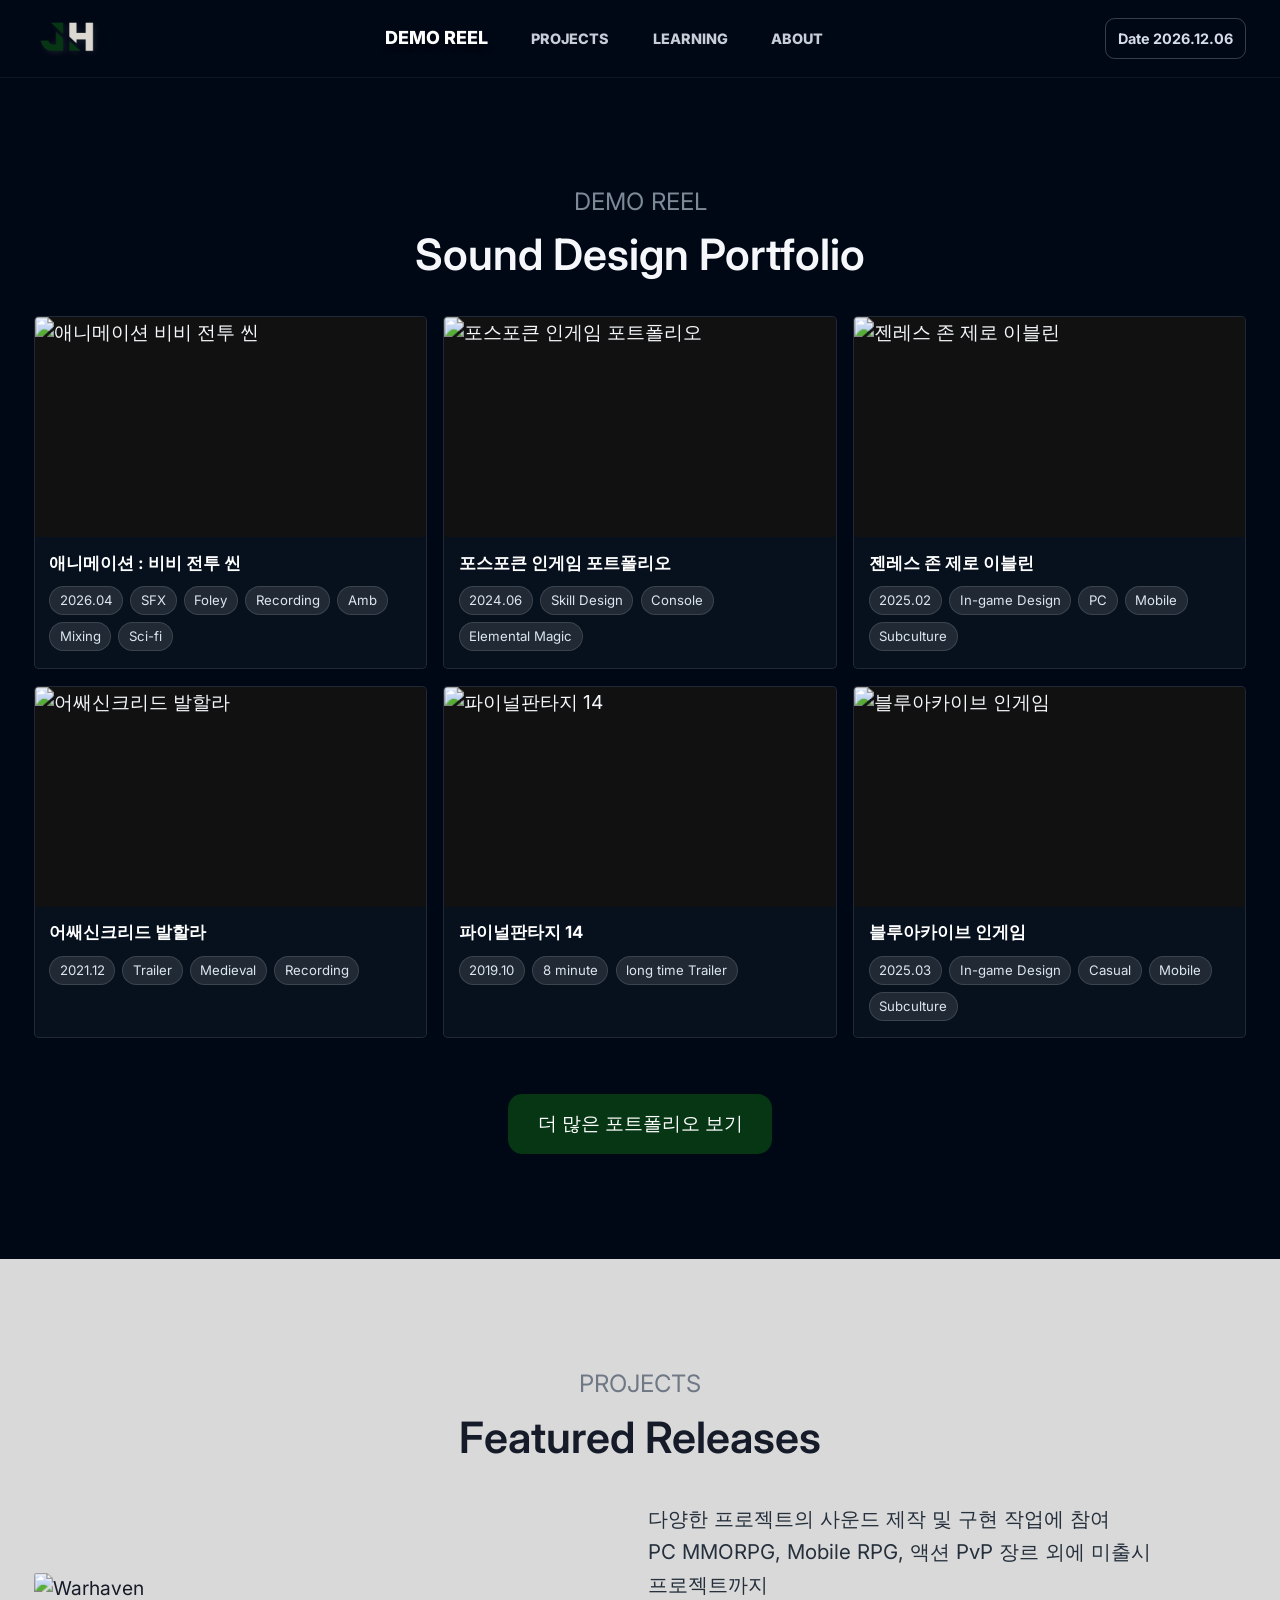
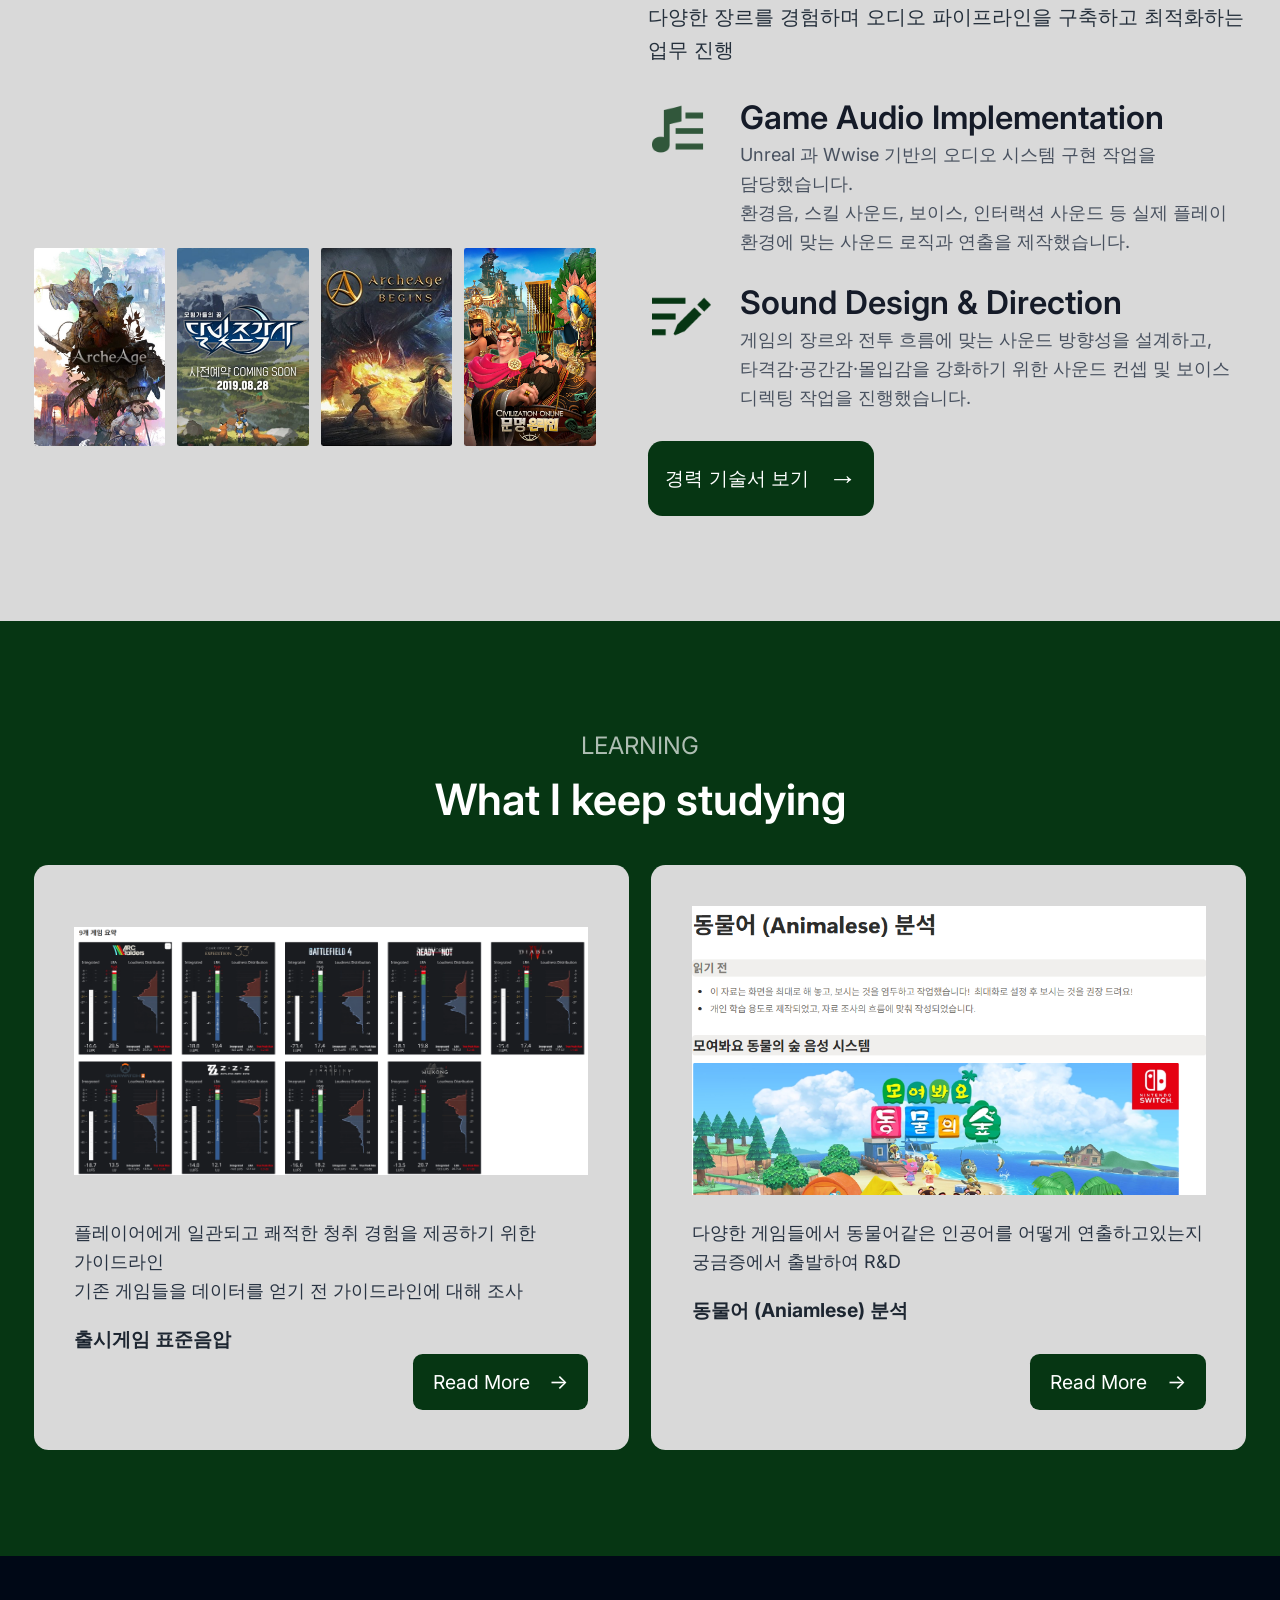
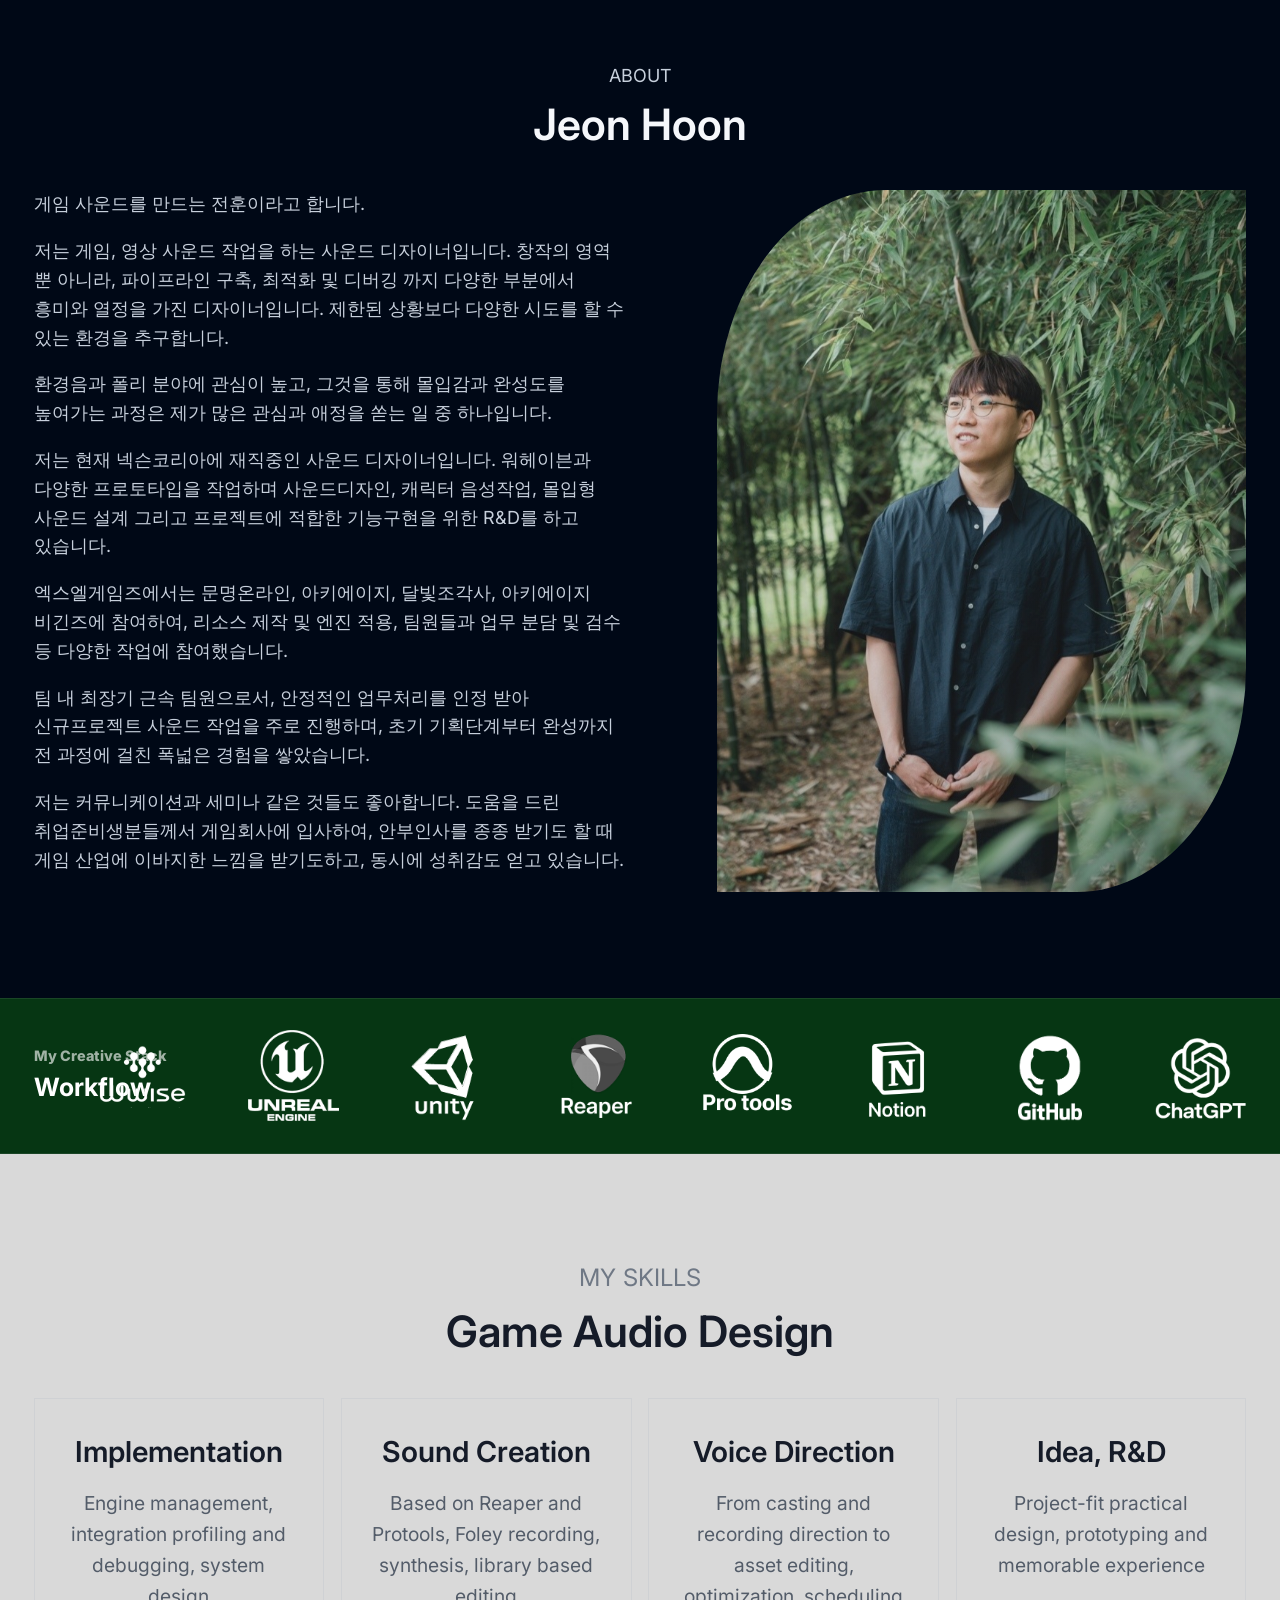
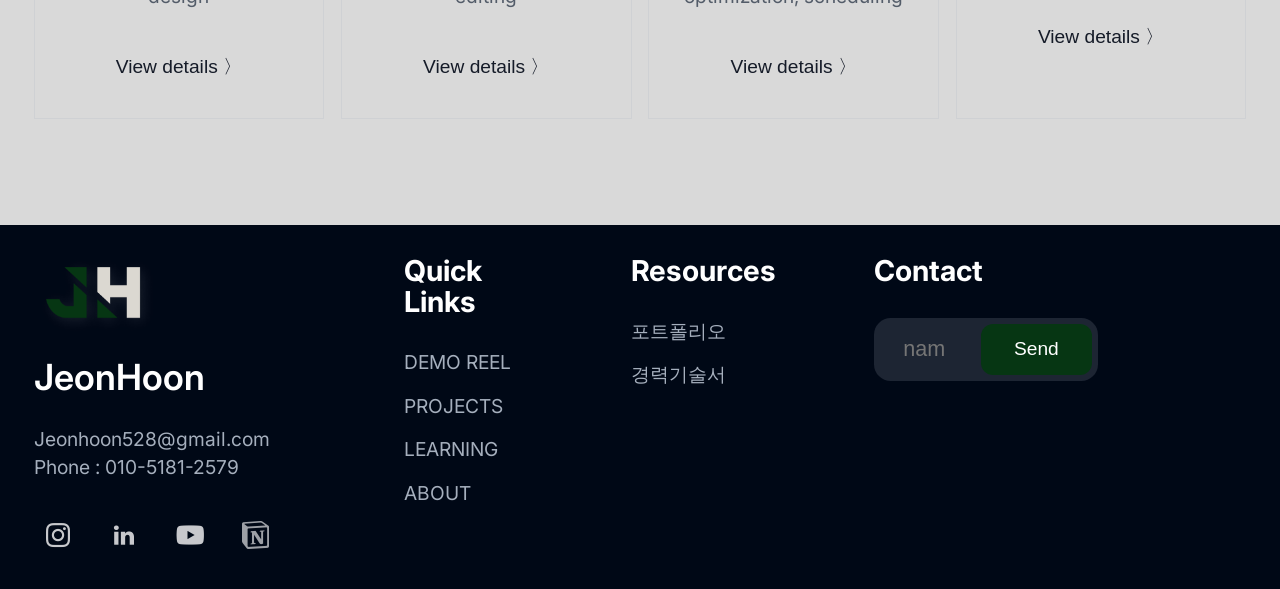
==== index.html @ a1fd3dee "Add files via upload" ====
<!doctype html>
<html lang="ko">
<head>
  <meta charset="utf-8">
  <meta name="viewport" content="width=device-width, initial-scale=1">
  <title>JeonHoon Sound Portfolio</title>
  <link rel="preconnect" href="https://fonts.googleapis.com">
  <link rel="preconnect" href="https://fonts.gstatic.com" crossorigin>
  <link href="https://fonts.googleapis.com/css2?family=Inter:wght@400;500;600;700;800&display=swap" rel="stylesheet">
  <style>
    :root {
      --navy: #000816;
      --navy-2: #0a1422;
      --green: #063613;
      --green-2: #063613;
      --paper: #d9d9d9;
      --card: #f2f2f2;
      --text: #f5f7fb;
      --ink: #151b28;
      --muted: #98a3b3;
      --soft: #cfd4dc;
      --line: rgba(255, 255, 255, .12);
    }

    * { box-sizing: border-box; }
    html {
      scroll-behavior: smooth;
      scrollbar-width: none;
      -ms-overflow-style: none;
    }

    html::-webkit-scrollbar,
    body::-webkit-scrollbar {
      display: none;
    }

    body {
      margin: 0;
      background: #000816;
      color: var(--text);
      font-family: "Inter", "Pretendard", "Noto Sans KR", "Malgun Gothic", Arial, sans-serif;
      line-height: 1.6;
      letter-spacing: 0;
      zoom: 1.2;
    }

    a { color: inherit; text-decoration: none; }
    img { display: block; max-width: 100%; }

    .site-header {
      position: sticky;
      top: 0;
      z-index: 20;
      background: rgba(0, 8, 22, .98);
      backdrop-filter: blur(0);
      border-bottom: 1px solid rgba(255,255,255,.06);
      transition: background .22s ease, backdrop-filter .22s ease, border-color .22s ease;
    }

    .site-header.is-scrolled {
      background: rgba(0, 8, 22, .6);
      backdrop-filter: blur(40px);
      border-bottom-color: rgba(255,255,255,.12);
    }

    .nav-wrap {
      max-width: 1180px;
      height: 64px;
      margin: 0 auto;
      padding: 0 28px;
      display: flex;
      align-items: center;
      justify-content: space-between;
      gap: 24px;
    }

    .logo {
      display: inline-flex;
      align-items: center;
      gap: 9px;
      font-weight: 600;
      color: #fff;
    }

    .logo-mark {
      width: 58px;
      height: auto;
      object-fit: contain;
    }

    .footer-brand .logo-mark {
      width: 104px;
    }

    .footer-brand-name {
      display: block;
      margin-top: 11px;
      color: #fff;
      font-size: 30px;
      font-weight: 600;
      line-height: 1.1;
    }

    .nav-links {
      display: flex;
      align-items: center;
      gap: 36px;
      color: #c7ced8;
      font-size: 12px;
      font-weight: 800;
      text-transform: uppercase;
    }

    .nav-links a {
      transition: font-size .32s ease, color .32s ease, text-shadow .32s ease;
    }

    .nav-links a.is-active {
      color: #fff;
      font-size: 15px;
      text-shadow: 0 4px 4px rgba(0, 0, 0, .35);
    }

    .date-pill {
      min-width: 118px;
      height: 34px;
      display: inline-flex;
      align-items: center;
      justify-content: center;
      border: 1px solid rgba(255,255,255,.22);
      border-radius: 8px;
      color: #d6dde8;
      font-size: 12px;
      font-weight: 700;
    }

    section {
      padding: 88px 28px;
    }

    .dark-section {
      background: var(--navy);
    }

    .paper-section {
      background: var(--paper);
      color: var(--ink);
    }

    .green-section {
      background: var(--green);
      color: #fff;
    }

    .wrap {
      max-width: 1180px;
      margin: 0 auto;
    }

    .section-kicker {
      margin: 0 0 8px;
      color: #7d8997;
      font-size: 20px;
      font-weight: 400;
      text-align: center;
      text-transform: uppercase;
    }

    .paper-section .section-kicker { color: #6f7885; }
    .green-section .section-kicker { color: rgba(255,255,255,.68); }

    h1, h2, h3, p { margin-top: 0; }

    h1 {
      margin-bottom: 32px;
      text-align: center;
      font-size: 36px;
      line-height: 1.08;
      font-weight: 600;
    }

    h2 {
      margin-bottom: 34px;
      text-align: center;
      font-size: 36px;
      line-height: 1.15;
      font-weight: 600;
    }

    .reel-grid {
      display: grid;
      grid-template-columns: repeat(3, minmax(0, 1fr));
      gap: 14px;
    }

    .video-card {
      position: relative;
      overflow: hidden;
      min-width: 0;
      background: #07111e;
      border: 1px solid rgba(255,255,255,.1);
      border-radius: 4px;
      cursor: pointer;
      transition: transform .22s ease, border-color .22s ease;
    }

    .video-card:hover,
    .video-card:focus-visible {
      border-color: rgba(255,255,255,.24);
      transform: translateY(-2px);
      outline: 0;
    }

    .video-frame {
      position: relative;
      aspect-ratio: 16 / 9;
      background: #111;
    }

    .video-frame img,
    .video-frame iframe {
      position: absolute;
      inset: 0;
      width: 100%;
      height: 100%;
      border: 0;
    }

    .video-frame img {
      object-fit: cover;
      transition: filter .22s ease, opacity .22s ease, transform .22s ease;
    }

    .video-card:hover .video-frame img,
    .video-card:focus-visible .video-frame img {
      filter: grayscale(.35) blur(2px);
      opacity: .58;
      transform: scale(1.03);
    }

    .video-frame::after {
      content: "";
      position: absolute;
      inset: 0;
      background: rgba(178, 184, 192, .22);
      opacity: 0;
      transition: opacity .22s ease;
    }

    .video-card:hover .video-frame::after,
    .video-card:focus-visible .video-frame::after {
      opacity: 1;
    }

    .video-meta {
      padding: 12px 12px 14px;
    }

    .video-meta strong {
      display: block;
      overflow: hidden;
      color: #fff;
      font-size: 14px;
      line-height: 1.35;
      text-overflow: ellipsis;
      white-space: nowrap;
    }

    .video-meta span {
      color: #9ca8b8;
      font-size: 12px;
    }

    .card-tags {
      display: flex;
      flex-wrap: wrap;
      gap: 6px;
      margin-top: 10px;
    }

    .card-tags span {
      display: inline-flex;
      align-items: center;
      min-height: 24px;
      padding: 0 8px;
      color: #dce6ef;
      background: rgba(255,255,255,.1);
      border: 1px solid rgba(255,255,255,.12);
      border-radius: 999px;
      font-size: 11px;
      font-weight: 400;
    }

    .legacy-portfolio {
      display: none !important;
    }

    .center-action {
      display: flex;
      justify-content: center;
      margin-top: 46px;
    }

    .center-action .button {
      height: 50px;
      min-width: 220px;
      font-size: 16px;
      font-weight: 400;
    }

    .button {
      min-width: 188px;
      height: 62px;
      display: inline-flex;
      align-items: center;
      justify-content: center;
      gap: 16px;
      border-radius: 12px;
      border: 0;
      color: #fff;
      background: var(--green-2);
      font-size: 16px;
      font-weight: 400;
      cursor: pointer;
    }

    .button::after {
      content: "→";
      font-size: 24px;
      line-height: 1;
    }

    .button.no-arrow::after {
      content: none;
    }

    .project-layout {
      display: grid;
      grid-template-columns: minmax(0, .94fr) minmax(0, 1fr);
      gap: 44px;
      align-items: center;
    }

    .project-collage {
      display: grid;
      grid-template-columns: repeat(4, 1fr);
      gap: 10px;
    }

    .project-collage .wide {
      grid-column: 1 / -1;
      aspect-ratio: 16 / 7.5;
      object-fit: cover;
    }

    .project-collage img {
      width: 100%;
      height: 100%;
      min-height: 110px;
      object-fit: cover;
      border-radius: 2px;
    }

    .project-copy > p {
      margin-bottom: 28px;
      color: #25303c;
      font-size: 17px;
      font-weight: 400;
      word-break: keep-all;
    }

    .feature-item {
      display: grid;
      grid-template-columns: 58px minmax(0, 1fr);
      gap: 18px;
      margin-bottom: 24px;
    }

    .feature-icon {
      width: 52px;
      height: 52px;
      object-fit: contain;
    }

    .feature-item h3 {
      margin-bottom: 4px;
      font-size: 27px;
      line-height: 1.12;
      font-weight: 600;
    }

    .feature-item p {
      margin: 0;
      color: #48515f;
      font-size: 15px;
      word-break: keep-all;
    }

    .learning-grid {
      display: grid;
      grid-template-columns: repeat(2, minmax(0, 1fr));
      gap: 18px;
    }

    .learning-head {
      display: block;
      margin-bottom: 34px;
    }

    .learning-title .section-kicker,
    .learning-title h2 {
      text-align: center;
      margin-inline: auto;
    }

    .learning-title h2 {
      margin-bottom: 0;
    }

    .learning-card {
      display: flex;
      flex-direction: column;
      align-items: flex-start;
      min-height: 230px;
      padding: 34px;
      color: #1d2631;
      background: #d9d9d9;
      border-radius: 12px;
    }

    .learning-image-frame {
      width: 100%;
      aspect-ratio: 16 / 9;
      margin-bottom: 20px;
      display: grid;
      place-items: center;
      overflow: hidden;
    }

    .learning-image {
      width: 100%;
      height: 100%;
      object-fit: contain;
      object-position: center;
    }

    .learning-card p {
      color: #283342;
      font-size: 15px;
      font-weight: 400;
      word-break: keep-all;
    }

    .learning-card .button {
      min-width: 146px;
      height: 46px;
      align-self: flex-end;
      margin-top: auto;
      font-size: 16px;
      font-weight: 400;
      border-radius: 8px;
    }

    .learning-card .button::after {
      font-size: 17px;
    }

    .profile {
      display: grid;
      grid-template-columns: minmax(0, .95fr) minmax(360px, .85fr);
      gap: 0 76px;
      align-items: stretch;
    }

    .profile-head {
      grid-column: 1 / -1;
      margin-bottom: 0;
    }

    .profile h2,
    .profile .section-kicker {
      text-align: center;
    }

    .profile-copy {
      align-self: stretch;
    }

    .profile p {
      color: #c7d0dc;
      font-size: 15px;
      word-break: keep-all;
    }

    .portrait {
      min-height: 100%;
      border-radius: 32% 0 32% 0;
      background:
        linear-gradient(135deg, rgba(6,16,28,.05), rgba(6,16,28,.3)),
        url("assets/profile-jeonhoon.png") center top / cover no-repeat,
        url("project-strip-2.png") center / cover no-repeat;
      filter: saturate(.85);
    }

    .stack-band {
      padding: 26px 28px;
      background: var(--green);
      border-top: 1px solid rgba(255,255,255,.08);
      border-bottom: 1px solid rgba(255,255,255,.08);
    }

    .stack-row {
      max-width: 1180px;
      margin: 0 auto;
      display: grid;
      grid-template-columns: 250px minmax(0, 1fr);
      gap: 30px;
      align-items: center;
    }

    .stack-title span {
      display: block;
      color: rgba(255,255,255,.62);
      font-size: 12px;
      font-weight: 800;
    }

    .stack-title strong {
      display: block;
      color: #fff;
      font-size: 21px;
    }

    .stack-list {
      display: flex;
      justify-content: flex-end;
      gap: clamp(18px, 4vw, 50px);
      color: #fff;
      font-size: 12px;
      font-weight: 800;
      text-align: center;
    }

    .stack-list span::before {
      content: "";
      display: block;
      width: 76px;
      height: 76px;
      margin: 0 auto;
      background: var(--stack-icon) center / contain no-repeat;
    }

    .stack-label {
      position: absolute;
      width: 1px;
      height: 1px;
      overflow: hidden;
      clip: rect(0, 0, 0, 0);
      white-space: nowrap;
    }

    .skills-grid {
      display: grid;
      grid-template-columns: repeat(4, minmax(0, 1fr));
      gap: 14px;
    }

    .skill-card {
      min-height: 206px;
      padding: 30px 24px;
      text-align: center;
      border: 1px solid #cfd1d4;
      background: transparent;
      color: var(--ink);
      transition: background-color .22s ease, border-color .22s ease, color .22s ease;
    }

    .skill-card:hover,
    .skill-card:focus-within {
      color: #fff;
      background: var(--green);
      border-color: var(--green);
    }

    .skill-card h3 {
      margin-bottom: 16px;
      font-size: 24px;
      line-height: 1.2;
      font-weight: 600;
    }

    .skill-card p {
      color: #535c69;
      font-size: 16px;
      font-weight: 400;
      word-break: keep-all;
      white-space: pre-line;
      transition: color .22s ease;
    }

    .skill-card:hover p,
    .skill-card:focus-within p {
      color: rgba(255,255,255,.78);
    }

    .skill-link {
      display: inline-flex;
      margin-top: 20px;
      color: inherit;
      font-size: 16px;
      font-weight: 400;
      position: relative;
      border: 0;
      background: transparent;
      cursor: help;
      padding: 0;
    }

    .skill-link::after {
      content: attr(data-tooltip);
      position: absolute;
      left: 50%;
      bottom: calc(100% + 12px);
      transform: translateX(-50%) translateY(4px);
      min-width: max-content;
      max-width: 220px;
      padding: 8px 12px;
      border-radius: 10px;
      color: #06101c;
      background: #d9d9d9;
      box-shadow: 0 10px 24px rgba(0,0,0,.18);
      opacity: 0;
      pointer-events: none;
      transition: opacity .18s ease, transform .18s ease;
      white-space: nowrap;
      z-index: 5;
    }

    .skill-link::before {
      content: "";
      position: absolute;
      left: 50%;
      bottom: calc(100% + 4px);
      transform: translateX(-50%) translateY(4px);
      border: 7px solid transparent;
      border-top-color: #d9d9d9;
      opacity: 0;
      transition: opacity .18s ease, transform .18s ease;
      pointer-events: none;
    }

    .skill-link:hover::after,
    .skill-link:focus-visible::after,
    .skill-link:hover::before,
    .skill-link:focus-visible::before {
      opacity: 1;
      transform: translateX(-50%) translateY(0);
    }

    .footer {
      padding: 25px 28px;
      background: var(--navy);
    }

    .footer-grid {
      max-width: 1180px;
      margin: 0 auto;
      display: grid;
      grid-template-columns: 1.45fr .72fr .8fr 1.9fr;
      gap: 72px;
      color: #b8c1ce;
      align-items: start;
    }

    .footer h3 {
      color: #fff;
      font-size: 24px;
      line-height: 1.1;
      margin-bottom: 26px;
    }

    .footer p,
    .footer a {
      color: #a5afbd;
      font-size: 16px;
      line-height: 1.45;
    }

    .footer-contact {
      margin-top: 24px;
      margin-bottom: 0;
    }

    .footer-links {
      display: grid;
      gap: 13px;
    }

    .social-row {
      display: flex;
      align-items: center;
      gap: 15px;
      margin-top: 24px;
    }

    .social-row a {
      flex-shrink: 0;
    }

    .social-row img {
      width: 40px;
      height: 40px;
      object-fit: contain;
      opacity: .78;
      flex-shrink: 0;
      transition: opacity .25s ease, transform .25s ease;
    }

    .social-row a:hover img,
    .social-row a:focus-visible img {
      opacity: 1;
      transform: translateY(-2px);
    }

    .contact-form {
      display: grid;
      grid-template-columns: minmax(0, 1fr) 102px;
      gap: 0;
      overflow: hidden;
      background: #1d2533;
      border-radius: 14px;
      max-width: 60%;
    }

    .contact-form input {
      width: 100%;
      min-height: 43px;
      padding: 0 24px;
      color: #fff;
      background: transparent;
      border: 0;
      font-size: 18px;
    }

    .contact-form button {
      min-height: 43px;
      color: #fff;
      background: var(--green-2);
      border: 0;
      border-radius: 10px;
      margin: 5px;
      font-weight: 400;
      font-size: 16px;
    }

    .reel-showcase {
      position: sticky;
      top: 64px;
      z-index: 18;
      display: none;
      padding: 0 8px;
      overflow: hidden;
      background: rgba(0, 8, 22, .86);
      border-bottom: 1px solid rgba(255,255,255,.12);
      box-shadow: 0 18px 50px rgba(0,0,0,.22);
      transform: translateY(52px);
      opacity: 0;
      backdrop-filter: blur(0);
      transition: background .22s ease, backdrop-filter .22s ease, border-color .22s ease;
    }

    .reel-showcase.is-scrolled {
      background: rgba(0, 8, 22, .62);
      backdrop-filter: blur(6px);
      border-bottom-color: rgba(255,255,255,.12);
    }

    .reel-showcase.is-open,
    .reel-showcase.is-closing {
      display: block;
    }

    .reel-showcase.is-open {
      animation: reelSlideUp .36s ease forwards;
    }

    .reel-showcase.is-closing {
      animation: reelSlideDown .28s ease forwards;
    }

    @keyframes reelSlideUp {
      from { transform: translateY(52px); opacity: 0; }
      to { transform: translateY(0); opacity: 1; }
    }

    @keyframes reelSlideDown {
      from { transform: translateY(0); opacity: 1; }
      to { transform: translateY(52px); opacity: 0; }
    }

    .reel-panel {
      position: relative;
      max-width: 1650px;
      margin: 0 auto;
      padding: 28px 0;
      display: grid;
      grid-template-columns: 7fr 3fr;
      gap: 24px;
      align-items: stretch;
    }

    .reel-panel-frame {
      position: relative;
      aspect-ratio: 16 / 9;
      min-height: 300px;
      background: #000;
      border-radius: 8px;
      overflow: hidden;
    }

    .reel-panel-frame iframe {
      position: absolute;
      inset: 0;
      width: 100%;
      height: 100%;
      border: 0;
    }

    .reel-panel-copy {
      padding: 30px 44px 30px 0;
      display: flex;
      flex-direction: column;
      color: #d7dee8;
      overflow-y: auto;
    }

    .reel-panel-copy h3 {
      margin-bottom: 14px;
      color: #fff;
      font-size: 24px;
      line-height: 1.28;
    }

    .reel-tags {
      display: flex;
      flex-wrap: wrap;
      gap: 8px;
      margin-bottom: 18px;
    }

    .reel-tags span {
      display: inline-flex;
      align-items: center;
      min-height: 28px;
      padding: 0 10px;
      color: #dce6ef;
      background: rgba(255,255,255,.1);
      border: 1px solid rgba(255,255,255,.12);
      border-radius: 999px;
      font-size: 12px;
      font-weight: 400;
    }

    .reel-panel-copy p {
      margin-bottom: 0;
      color: #aeb8c6;
      font-size: 15px;
      word-break: keep-all;
      white-space: pre-line;
    }

    .reel-escape-button {
      min-width: 160px;
      height: 42px;
      align-self: flex-end;
      margin-top: auto;
      border: 1px solid rgba(217,217,217,.48);
      border-radius: 8px;
      color: #06101c;
      background: #d9d9d9;
      font-size: 16px;
      font-weight: 400;
      cursor: pointer;
      transition: opacity .2s ease, transform .2s ease;
    }

    .reel-escape-button:hover,
    .reel-escape-button:focus-visible {
      opacity: .88;
      transform: translateY(-1px);
    }

    .reel-close {
      position: absolute;
      top: 24px;
      right: 0;
      z-index: 2;
      width: 38px;
      height: 38px;
      border: 1px solid rgba(255,255,255,.2);
      border-radius: 50%;
      color: #fff;
      background: rgba(0,0,0,.45);
      font-size: 24px;
      line-height: 1;
      cursor: pointer;
    }

    .career-showcase {
      position: fixed;
      inset: 0;
      z-index: 1200;
      display: none;
      align-items: center;
      justify-content: center;
      padding: 48px 28px;
      overflow: hidden;
      background: transparent;
      color: var(--ink);
      opacity: 0;
      backdrop-filter: blur(2px);
      -webkit-backdrop-filter: blur(2px);
      pointer-events: none;
    }

    .career-showcase.is-open {
      display: flex;
      animation: careerOverlayIn .22s ease forwards;
    }

    .career-showcase.is-closing {
      display: flex;
      animation: careerOverlayOut .2s ease forwards;
    }

    .career-panel {
      position: relative;
      width: min(1180px, 100%);
      max-height: min(86vh, 920px);
      padding: 34px;
      overflow-y: auto;
      background: rgba(217, 217, 217, .82);
      backdrop-filter: blur(12px);
      -webkit-backdrop-filter: blur(12px);
      border: 1px solid rgba(255,255,255,.16);
      border-radius: 12px;
      box-shadow: 0 28px 80px rgba(0,0,0,.46);
      scrollbar-width: none;
      -ms-overflow-style: none;
      pointer-events: auto;
    }

    .career-panel::-webkit-scrollbar {
      display: none;
    }

    @keyframes careerOverlayIn {
      from { opacity: 0; }
      to { opacity: 1; }
    }

    @keyframes careerOverlayOut {
      from { opacity: 1; }
      to { opacity: 0; }
    }

    .career-close {
      position: sticky;
      top: 0;
      z-index: 2;
      width: 38px;
      height: 38px;
      margin-bottom: 12px;
      border: 1px solid #c5ccd5;
      border-radius: 50%;
      color: var(--ink);
      background: rgba(255,255,255,.82);
      font-size: 24px;
      line-height: 1;
      cursor: pointer;
    }

    .career-panel-head {
      margin-bottom: 22px;
      text-align: center;
    }

    .career-panel-head .section-kicker {
      color: #6f7885;
    }

    .career-panel-head h2 {
      margin-bottom: 0;
    }

    .career-timeline {
      display: grid;
      gap: 16px;
    }

    .career-entry {
      display: grid;
      grid-template-columns: 230px minmax(0, 1fr);
      gap: 44px;
      padding: 28px;
      background: #f4f4f4;
      border: 1px solid #cfd4dc;
      border-radius: 8px;
    }

    .career-meta strong {
      display: block;
      color: var(--green);
      font-size: 18px;
      line-height: 1.35;
      font-weight: 600;
    }

    .career-meta span {
      display: block;
      margin-top: 8px;
      color: #48515f;
      font-size: 15px;
      font-weight: 600;
    }

    .career-entry h3 {
      margin-bottom: 10px;
      color: #0d1623;
      font-size: 24px;
      line-height: 1.25;
      font-weight: 600;
    }

    .career-entry p {
      margin-bottom: 14px;
      color: #445061;
      font-size: 16px;
      word-break: keep-all;
    }

    .career-entry ul {
      margin: 0;
      padding-left: 20px;
      color: #4b5563;
      font-size: 16px;
    }

    .career-entry li + li {
      margin-top: 8px;
    }

    @media (max-width: 900px) {
      .nav-links,
      .date-pill {
        display: none;
      }

      section {
        padding: 64px 20px;
      }

      .reel-grid,
      .project-layout,
      .learning-grid,
      .profile,
      .stack-row,
      .skills-grid,
      .footer-grid {
        grid-template-columns: 1fr;
      }

      .stack-list {
        flex-wrap: wrap;
        justify-content: flex-start;
      }

      .learning-head {
        display: block;
      }

      .project-collage {
        grid-template-columns: repeat(2, 1fr);
      }

      .project-collage .wide {
        grid-column: 1 / -1;
      }

      .portrait {
        min-height: 420px;
      }

      .profile-head {
        margin-bottom: 24px;
      }

      .contact-form {
        grid-template-columns: 1fr;
        max-width: 100%;
      }

      .reel-panel {
        grid-template-columns: 1fr;
        gap: 16px;
      }

      .reel-panel-frame {
        min-height: 0;
      }

      .reel-panel-copy {
        padding: 0 48px 24px 0;
      }

      .career-entry {
        grid-template-columns: 1fr;
        gap: 18px;
      }
    }
  </style>
</head>
<body>
  <header class="site-header">
    <div class="nav-wrap">
      <a class="logo" href="#top" aria-label="JeonHoon home">
        <img class="logo-mark" src="assets/logo-jh.png" alt="JeonHoon">
      </a>
      <nav class="nav-links" aria-label="Main navigation">
        <a href="#demo">Demo Reel</a>
        <a href="#projects">Projects</a>
        <a href="#learning">Learning</a>
        <a href="#about">About</a>
      </nav>
      <span class="date-pill" id="today-date">Date 2026.05.08</span>
    </div>
  </header>

  <main id="top">
    <section class="reel-showcase" id="reel-showcase" aria-hidden="true">
      <div class="reel-panel">
        <button class="reel-close" type="button" aria-label="유튜브 섹션 닫기">×</button>
        <div class="reel-panel-frame" id="reel-panel-frame"></div>
        <div class="reel-panel-copy">
          <h3 id="reel-panel-title"></h3>
          <div class="reel-tags" id="reel-panel-tags" aria-label="Video tags"></div>
          <p id="reel-panel-description"></p>
          <button class="reel-escape-button" type="button">ESC 눌러 닫기</button>
        </div>
      </div>
    </section>

    <section id="demo" class="dark-section">
      <div class="wrap">
        <p class="section-kicker">Demo Reel</p>
        <h1>Sound Design Portfolio</h1>
        <div class="reel-grid">
          <article class="video-card" tabindex="0" role="button" data-video="F3lNKCKbV18" data-tags="2026.04,SFX,Foley,Recording,Amb,Mixing,Sci-fi" data-title="애니메이션 : 비비 전투 씬" data-description="- 비비(여캐), 안토니오(남캐)의 움직임관련 폴리 사운드 폴리레코딩(라이브러리와 섞어 사용)&#10;- 공상과학(Sci-fi)장르에 맞춰 사운드 컨셉 디자인">
            <div class="video-frame"><img src="https://img.youtube.com/vi/F3lNKCKbV18/hqdefault.jpg" alt="애니메이션 비비 전투 씬"></div>
            <div class="video-meta"><strong>애니메이션 : 비비 전투 씬</strong><div class="card-tags"><span>2026.04</span><span>SFX</span><span>Foley</span><span>Recording</span><span>Amb</span><span>Mixing</span><span>Sci-fi</span></div></div>
          </article>
          <article class="video-card" tabindex="0" role="button" data-video="q8ia_bmtQbk" data-tags="2024.06,Skill Design,Console,Elemental Magic" data-title="포스포큰 인게임 포트폴리오" data-description="- 넥슨에서 워헤이븐 프로젝트 이후 판타지적인 요소가 가미된 사운드 디자인을 안한지 몇년 되어서, 선택한 작업물&#10;- 기존 문법(레퍼런스)을 벗어나, 새로운 스타일에 대한 생각을 담아 작업&#10;- 싱글 패키지 콘솔게임에 맞춰 다중플레이 장르에선 하기 힘든 규모감과, 사운드 표현을 해보려 시도">
            <div class="video-frame"><img src="https://img.youtube.com/vi/q8ia_bmtQbk/hqdefault.jpg" alt="포스포큰 인게임 포트폴리오"></div>
            <div class="video-meta"><strong>포스포큰 인게임 포트폴리오</strong><div class="card-tags"><span>2024.06</span><span>Skill Design</span><span>Console</span><span>Elemental Magic</span></div></div>
          </article>
          <article class="video-card" tabindex="0" role="button" data-video="UOyXOPzXLCk" data-tags="2025.02,In-game Design,PC,Mobile,Subculture" data-title="젠레스 존 제로 이블린" data-description="- 출시 당시 기준 사운드 문법이 기존과 다른 방식으로 표현되어 있는 것에 깊은 인상을 받아 작업&#10;- 중저역대와 고역대의 강한 파열음을 기반한 타격음 디자인이 아닌, 노이즈계열의 타격음 디자인을 그대로 카피하는 방향으로 작업&#10;- 젠레스 존 제로의 빠른 전개와 숏폼같은 전투내 재미요소를 분석하여 다단히트 타격음에 신경쓰며 작업">
            <div class="video-frame"><img src="https://img.youtube.com/vi/UOyXOPzXLCk/hqdefault.jpg" alt="젠레스 존 제로 이블린"></div>
            <div class="video-meta"><strong>젠레스 존 제로 이블린</strong><div class="card-tags"><span>2025.02</span><span>In-game Design</span><span>PC</span><span>Mobile</span><span>Subculture</span></div></div>
          </article>
          <article class="video-card" tabindex="0" role="button" data-video="ouDMPZsXMMk" data-tags="2021.12,Trailer,Medieval,Recording" data-title="어쌔신크리드 발할라" data-description="- 바이킹과 중세컨셉이 있는 트레일러 작업&#10;- 주인공 캐릭터의 움직임, 손동작 같은 디테일 일부를 폴리 녹음하여 진행&#10;- 영상의 기승전결 표현과, 템포가 빠르지 않아, 필름 사운드 연출적인 부분을 가미하여 작업">
            <div class="video-frame"><img src="https://img.youtube.com/vi/ouDMPZsXMMk/hqdefault.jpg" alt="어쌔신크리드 발할라"></div>
            <div class="video-meta"><strong>어쌔신크리드 발할라</strong><div class="card-tags"><span>2021.12</span><span>Trailer</span><span>Medieval</span><span>Recording</span></div></div>
          </article>
          <article class="video-card" tabindex="0" role="button" data-video="MRmu8VdbMWo" data-tags="2019.10,8 minute,long time Trailer" data-title="파이널판타지 14" data-description="- 8분이라는 긴 트레일러의 사운드 작업을 진행&#10;- 처음 접했을 때 파이널 판타니 14 트레일러를 보고 세계관에 대한 연출은 작업자 이전에 게이머로써 감동을 크게 받았던 영상&#10;- 리스펙의 의미로 포트폴리오로 접근하기보다, 팬메이드로써 작업을 시도한 영상.">
            <div class="video-frame"><img src="https://img.youtube.com/vi/MRmu8VdbMWo/hqdefault.jpg" alt="파이널판타지 14"></div>
            <div class="video-meta"><strong>파이널판타지 14</strong><div class="card-tags"><span>2019.10</span><span>8 minute</span><span>long time Trailer</span></div></div>
          </article>
          <article class="video-card" tabindex="0" role="button" data-video="vhVLFamdRqc" data-tags="2025.03,In-game Design,Casual,Mobile,Subculture" data-title="블루아카이브 인게임" data-description="- 캐쥬얼, 서브컬쳐 장르 컨셉에 맞춰 디자인&#10;- Synth를 활용하여 스킬연출의 디자인 작업 진행&#10;- 피아식별을 사운드디자인 단계에서 음색(EQ) 분리로 게임의 인지적 명료도에 신경 씀&#10;- 서브컬쳐 특성상 CV가 들어갈 여력을 생각하여, 담백하게 표현하기 위해 노력">
            <div class="video-frame"><img src="https://img.youtube.com/vi/vhVLFamdRqc/hqdefault.jpg" alt="블루아카이브 인게임"></div>
            <div class="video-meta"><strong>블루아카이브 인게임</strong><div class="card-tags"><span>2025.03</span><span>In-game Design</span><span>Casual</span><span>Mobile</span><span>Subculture</span></div></div>
          </article>
        </div>
        <div class="reel-grid legacy-portfolio" hidden>
          <article class="video-card" tabindex="0" role="button" data-video="F3lNKCKbV18" data-tags="Foley Recording,Combat Design,Animation" data-title="2026 애니메이션 Vivy 전투씬 사운드 리디자인" data-description="두 캐릭터의 Foley를 직접 녹음하여 작업한 전투 장면 사운드 리디자인입니다. 움직임, 충돌감, 장면 흐름을 중심으로 사운드를 구성했습니다.">
            <div class="video-frame"><img src="https://img.youtube.com/vi/F3lNKCKbV18/hqdefault.jpg" alt="Anime Vivy sound redesign portfolio"></div>
            <div class="video-meta"><strong>2026 애니메이션 Vivy 전투씬 사운드 리디자인</strong><span>Foley Recording · Combat Design</span></div>
          </article>
          <article class="video-card" tabindex="0" role="button" data-video="q8ia_bmtQbk" data-tags="Magic SFX,Elemental Tone,In-game" data-title="포스포큰 원소 마법 사운드 디자인" data-description="불, 전기, 얼음, 물 등 다양한 원소 마법의 질감과 에너지를 중심으로 구성한 인게임 사운드 포트폴리오입니다.">
            <div class="video-frame"><img src="https://img.youtube.com/vi/q8ia_bmtQbk/hqdefault.jpg" alt="Forspoken sound design portfolio"></div>
            <div class="video-meta"><strong>포스포큰 원소 마법 사운드 디자인</strong><span>Magic SFX · Elemental Tone</span></div>
          </article>
          <article class="video-card" tabindex="0" role="button" data-video="UOyXOPzXLCk" data-tags="Impact,Speed,Character Action" data-title="젠레스 존 제로 이블린 캐릭터 사운드 디자인" data-description="타격감과 속도감 있는 느낌을 분석하고, 캐릭터 액션의 리듬과 스타일이 살아나도록 작업한 사운드 디자인입니다.">
            <div class="video-frame"><img src="https://img.youtube.com/vi/UOyXOPzXLCk/hqdefault.jpg" alt="Zenless Zone Zero sound redesign portfolio"></div>
            <div class="video-meta"><strong>젠레스 존 제로 이블린 캐릭터 사운드 디자인</strong><span>Impact · Speed · Style Analysis</span></div>
          </article>
          <article class="video-card" tabindex="0" role="button" data-video="ouDMPZsXMMk" data-tags="Trailer Sound,Foley,Story Flow" data-title="어쌔신크리드 발할라 트레일러 사운드 디자인" data-description="일부 Foley를 직접 녹음하고 영상의 맥락과 연출 흐름을 중심으로 재구성한 트레일러 사운드 리디자인입니다.">
            <div class="video-frame"><img src="https://img.youtube.com/vi/ouDMPZsXMMk/hqdefault.jpg" alt="Assassin's Creed Valhalla trailer sound redesign"></div>
            <div class="video-meta"><strong>어쌔신크리드 발할라 트레일러 사운드 디자인</strong><span>Trailer Sound · Foley</span></div>
          </article>
          <article class="video-card" tabindex="0" role="button" data-video="MRmu8VdbMWo" data-tags="Long-form Trailer,Scale,Fantasy" data-title="파이널 판타지 14 트레일러 사운드 리디자인" data-description="긴 분량의 트레일러 안에서 규모감과 다양한 기승전결 장면에 맞춰 작업한 사운드 리디자인입니다.">
            <div class="video-frame"><img src="https://img.youtube.com/vi/MRmu8VdbMWo/hqdefault.jpg" alt="Final Fantasy 14 trailer sound redesign"></div>
            <div class="video-meta"><strong>파이널 판타지 14 트레일러 사운드 리디자인</strong><span>Long-form Trailer · Scale</span></div>
          </article>
          <article class="video-card" tabindex="0" role="button" data-video="vhVLFamdRqc" data-tags="Synth,Mobile Game,Subculture" data-title="블루아카이브 인게임 사운드 포트폴리오" data-description="서브컬쳐 장르 모바일 게임의 톤앤매너를 기반으로 신스를 적극적으로 활용해 작업한 인게임 사운드 포트폴리오입니다.">
            <div class="video-frame"><img src="https://img.youtube.com/vi/vhVLFamdRqc/hqdefault.jpg" alt="Blue Archive in-game sound portfolio"></div>
            <div class="video-meta"><strong>블루아카이브 인게임 사운드 포트폴리오</strong><span>Synth · Mobile Game Tone</span></div>
          </article>
        </div>
        <div class="center-action"><a class="button no-arrow" href="portfolio.html">더 많은 포트폴리오 보기</a></div>
      </div>
    </section>

    <section class="career-showcase" id="career-showcase" aria-hidden="true">
      <div class="career-panel">
        <button class="career-close" type="button" aria-label="경력 기술서 닫기">×</button>
        <div class="career-panel-head">
          <p class="section-kicker">Career Profile</p>
          <h2>경력 기술서</h2>
        </div>
        <div class="career-timeline">
          <article class="career-entry">
            <div class="career-meta">
              <strong>2022.01 - 재직 중</strong>
              <span>넥슨 코리아</span>
            </div>
            <div>
              <h3>워헤이븐 : 2022.01 ~ 2024.04</h3>
              <ul>
                <li>Wwise 기반 시스템 구축</li>
                <li>보이스 디렉팅 보조, 성우 캐스팅 및 리소스 작업</li>
                <li>근접전투 사운드 디자인</li>
                <li>Foley 사운드 디자인 및 구현</li>
                <li>최적화 및 사운드 품질 모니터링, 디버깅</li>
                <li>각 종 영상 작업 및 믹싱</li>
              </ul>
            </div>
          </article>
          <article class="career-entry">
            <div class="career-meta">
              <strong>2024.04 - 2025.12</strong>
              <span>넥슨 코리아</span>
            </div>
            <div>
              <h3>신규 프로젝트</h3>
              <ul>
                <li>AI활용 사운드 작업 및 시스템 구현 R&amp;D</li>
                <li>Synth를 활용한 레트로 로봇 사운드 디자인</li>
                <li>음성 AI 연구</li>
              </ul>
            </div>
          </article>
          <article class="career-entry">
            <div class="career-meta">
              <strong>2026.01 - 현재</strong>
              <span>넥슨 코리아</span>
            </div>
            <div>
              <h3>인사발령대기</h3>
              <ul>
                <li>글로벌 리소스 디자인 형태 중 하나인 Phase Shifted Rumble 디자인 방식 연구</li>
                <li>Reaper DAW 툴 최적화 작업</li>
                <li>GDC 강연 학습</li>
              </ul>
            </div>
          </article>
          <article class="career-entry">
            <div class="career-meta">
              <strong>2017.04 - 2022.01</strong>
              <span>엑스엘게임즈</span>
            </div>
            <div>
              <h3>다중 프로젝트 사운드 디자인 및 엔진 적용</h3>
              <p>참여 프로젝트 : '문명 온라인', '아키에이지', '아키에이지 비긴즈', '달빛조각사' 등 주요 신작 프로젝트</p>
              <p>업무 : 게임 오디오 구현 및 시스템 설계, 리소스 관리, QA</p>
              <ul>
                <li>다양한 엔진 개발 경험 : Unity, Unreal Engine 3, 4, Fmod</li>
                <li>신규 개발 프로젝트의 통합 에셋 관리</li>
                <li>사운드 구현 및 프로세스 구축 : 사내 프로토타입 프로젝트 오디오 시스템 구축</li>
                <li>팀 협업 및 프로젝트 리딩 : 사운드 팀 내 최장기 근속자로서 안정적인 업무 수행 및 사운드 팀내 공유 문서 작업</li>
              </ul>
            </div>
          </article>
          <article class="career-entry">
            <div class="career-meta">
              <strong>2015.06 - 2015.08</strong>
              <span>라이브톤</span>
            </div>
            <div>
              <h3>영화 음향 후반 작업 인턴</h3>
              <p>작업 당시 프로젝트 : 영화 '사도', '탐정: 더 비기닝'</p>
              <ul>
                <li>대사 및 ADR : 동시녹음 리소스 톤 정리 및 감정, 상황의 톤 밸런싱 작업</li>
                <li>극장 상영 플랫폼의 이해와 그에 맞는 프로세싱</li>
                <li>폴리(Foley), 환경음(Ambience) : 전반적인 작업 경험</li>
              </ul>
            </div>
          </article>
          <article class="career-entry">
            <div class="career-meta">
              <strong>2014.08 - 2015.04</strong>
              <span>예음녹음실</span>
            </div>
            <div>
              <h3>서브 어시스턴트 엔지니어</h3>
              <p>시설 : 합주가 가능한, 메인 룸 1 / 개별 룸 4</p>
              <ul>
                <li>대규모 앙상블 레코딩 셋업 및 레코딩 : 24인조 풀 밴드 합주 세션 녹음 진행, 다채널 동시 녹음을 위한 마이킹 신호 패칭</li>
                <li>뮤지컬 프로젝트 참여 : &lt;바람과 함께 사라지다&gt; 레코딩 지원</li>
                <li>재즈, 국악, 발라드 등 보컬 및 기악 녹음</li>
                <li>다양한 장르 대응 및 악기 레코딩에 대한 이해</li>
                <li>아티스트, 작편곡가, 믹싱&amp;마스터링 엔지니어와의 커뮤니케이션</li>
              </ul>
            </div>
          </article>
        </div>
      </div>
    </section>

    <section id="projects" class="paper-section">
      <div class="wrap">
        <p class="section-kicker">Projects</p>
        <h2>Featured Releases</h2>
        <div class="project-layout">
          <div class="project-collage" aria-label="Featured project images">
            <img class="wide" src="assets/project-warhaven.png" alt="Warhaven">
            <img src="assets/project-archeage.png" alt="ArcheAge">
            <img src="assets/project-moonlight.png" alt="달빛조각사">
            <img src="assets/project-archeage-begins.png" alt="ArcheAge Begins">
            <img src="assets/project-civilization-online.png" alt="Civilization Online">
          </div>
          <div class="project-copy">
            <p>
              다양한 프로젝트의 사운드 제작 및 구현 작업에 참여<br>
              PC MMORPG, Mobile RPG, 액션 PvP 장르 외에 미출시 프로젝트까지<br>
              다양한 장르를 경험하며 오디오 파이프라인을 구축하고 최적화하는 업무 진행
            </p>
            <div class="feature-item">
              <img class="feature-icon" src="assets/icon-music-note.png" alt="">
              <div>
                <h3>Game Audio Implementation</h3>
                <p>
                  Unreal 과 Wwise 기반의 오디오 시스템 구현 작업을 담당했습니다.<br>
                  환경음, 스킬 사운드, 보이스, 인터랙션 사운드 등 실제 플레이 환경에 맞는 사운드 로직과 연출을 제작했습니다.
                </p>
              </div>
            </div>
            <div class="feature-item">
              <img class="feature-icon" src="assets/icon-pencil.png" alt="">
              <div>
                <h3>Sound Design & Direction</h3>
                <p>
                  게임의 장르와 전투 흐름에 맞는 사운드 방향성을 설계하고,<br>
                  타격감·공간감·몰입감을 강화하기 위한 사운드 컨셉 및 보이스 디렉팅 작업을 진행했습니다.
                </p>
              </div>
            </div>
            <button class="button career-trigger" type="button">경력 기술서 보기</button>
          </div>
        </div>
      </div>
    </section>

    <section id="learning" class="green-section">
      <div class="wrap">
        <div class="learning-head">
          <div class="learning-title">
            <p class="section-kicker">Learning</p>
            <h2>What I keep studying</h2>
          </div>
        </div>
        <div class="learning-grid">
          <article class="learning-card">
            <div class="learning-image-frame">
              <img class="learning-image" src="assets/learning_Loudness Standards.png" alt="Loudness standards research">
            </div>
            <p>
              플레이어에게 일관되고 쾌적한 청취 경험을 제공하기 위한 가이드라인<br>
              기존 게임들을 데이터를 얻기 전 가이드라인에 대해 조사
            </p>
            <strong>출시게임 표준음압</strong>
            <a class="button" href="https://jeonhoon.notion.site/standard-loudness" target="_blank" rel="noopener noreferrer">Read More</a>
          </article>
          <article class="learning-card">
            <div class="learning-image-frame">
              <img class="learning-image" src="assets/learning_animalese.png" alt="Animalese research">
            </div>
            <p>다양한 게임들에서 동물어같은 인공어를 어떻게 연출하고있는지 궁금증에서 출발하여 R&D</p>
            <strong>동물어 (Aniamlese) 분석</strong>
            <a class="button" href="https://www.notion.so/Animalese-2397fc5aba0780658914e47e04c87413?pvs=21" target="_blank" rel="noopener noreferrer">Read More</a>
          </article>
        </div>
      </div>
    </section>

    <section id="about" class="dark-section">
      <div class="wrap profile">
        <div class="profile-head">
          <p class="section-kicker">About</p>
          <h2>Jeon Hoon</h2>
        </div>
        <div class="profile-copy">
          <p>게임 사운드를 만드는 전훈이라고 합니다.</p>
          <p>저는 게임, 영상 사운드 작업을 하는 사운드 디자이너입니다. 창작의 영역 뿐 아니라, 파이프라인 구축, 최적화 및 디버깅 까지 다양한 부분에서 흥미와 열정을 가진 디자이너입니다. 제한된 상황보다 다양한 시도를 할 수 있는 환경을 추구합니다.</p>
          <p>환경음과 폴리 분야에 관심이 높고, 그것을 통해 몰입감과 완성도를 높여가는 과정은 제가 많은 관심과 애정을 쏟는 일 중 하나입니다.</p>
          <p>저는 현재 넥슨코리아에 재직중인 사운드 디자이너입니다. 워헤이븐과 다양한 프로토타입을 작업하며 사운드디자인, 캐릭터 음성작업, 몰입형 사운드 설계 그리고 프로젝트에 적합한 기능구현을 위한 R&D를 하고 있습니다.</p>
          <p>엑스엘게임즈에서는 문명온라인, 아키에이지, 달빛조각사, 아키에이지 비긴즈에 참여하여, 리소스 제작 및 엔진 적용, 팀원들과 업무 분담 및 검수 등 다양한 작업에 참여했습니다.</p>
          <p>팀 내 최장기 근속 팀원으로서, 안정적인 업무처리를 인정 받아 신규프로젝트 사운드 작업을 주로 진행하며, 초기 기획단계부터 완성까지 전 과정에 걸친 폭넓은 경험을 쌓았습니다.</p>
          <p>저는 커뮤니케이션과 세미나 같은 것들도 좋아합니다. 도움을 드린 취업준비생분들께서 게임회사에 입사하여, 안부인사를 종종 받기도 할 때 게임 산업에 이바지한 느낌을 받기도하고, 동시에 성취감도 얻고 있습니다.</p>
        </div>
        <div class="portrait" role="img" aria-label="Jeon Hoon portrait"></div>
      </div>
    </section>

    <div class="stack-band" id="creative-stack">
      <div class="stack-row">
        <div class="stack-title"><span>My Creative Stack</span><strong>Workflow</strong></div>
        <div class="stack-list">
          <span style="--stack-icon: url('assets/icon-wwise.png')"><span class="stack-label">Wwise</span></span>
          <span style="--stack-icon: url('assets/icon-unreal.png')"><span class="stack-label">Unreal</span></span>
          <span style="--stack-icon: url('assets/icon-unity.png')"><span class="stack-label">Unity</span></span>
          <span style="--stack-icon: url('assets/icon-reaper.png')"><span class="stack-label">Reaper</span></span>
          <span style="--stack-icon: url('assets/icon-protools.png')"><span class="stack-label">Pro Tools</span></span>
          <span style="--stack-icon: url('assets/icon-notion.png')"><span class="stack-label">Notion</span></span>
          <span style="--stack-icon: url('assets/icon-github.png')"><span class="stack-label">GitHub</span></span>
          <span style="--stack-icon: url('assets/icon-chatgpt.png')"><span class="stack-label">ChatGPT</span></span>
        </div>
      </div>
    </div>

    <section class="paper-section">
      <div class="wrap">
        <p class="section-kicker">My Skills</p>
        <h2>Game Audio Design</h2>
        <div class="skills-grid">
          <article class="skill-card" data-ko-title="구현" data-ko-text="엔진 관리
통합 프로파일링
디버깅, 오디오 시스템 설계">
            <h3>Implementation</h3>
            <p>Engine management, integration profiling and debugging, system design</p>
            <button class="skill-link" type="button" data-tooltip="공사 중.... 입니다 📌">View details 〉</button>
          </article>
          <article class="skill-card" data-ko-title="사운드 제작" data-ko-text="Reaper와 Pro Tools 기반 편집, Foley 녹음, 신시사이징, 라이브러리 기반 사운드 제작">
            <h3>Sound Creation</h3>
            <p>Based on Reaper and Protools, Foley recording, synthesis, library based editing</p>
            <button class="skill-link" type="button" data-tooltip="공사 중.... 입니다 📌">View details 〉</button>
          </article>
          <article class="skill-card" data-ko-title="보이스 디렉션" data-ko-text="캐스팅과 녹음 디렉션
에셋 편집, 최적화
일정 관리">
            <h3>Voice Direction</h3>
            <p>From casting and recording direction to asset editing, optimization, scheduling</p>
            <button class="skill-link" type="button" data-tooltip="공사 중.... 입니다 📌">View details 〉</button>
          </article>
          <article class="skill-card" data-ko-title="아이디어와 R&D" data-ko-text="프로젝트에 맞는 실용적인 설계, 프로토타이핑, 기억에 남는 경험을 위한 연구">
            <h3>Idea, R&D</h3>
            <p>Project-fit practical design, prototyping and memorable experience</p>
            <button class="skill-link" type="button" data-tooltip="공사 중.... 입니다 📌">View details 〉</button>
          </article>
        </div>
      </div>
    </section>
  </main>

  <footer class="footer">
    <div class="footer-grid">
      <div>
        <a class="logo footer-brand" href="#top" aria-label="JeonHoon home"><img class="logo-mark" src="assets/logo-jh.png" alt=""></a>
        <span class="footer-brand-name">JeonHoon</span>
        <p class="footer-contact">Jeonhoon528@gmail.com<br>Phone : 010-5181-2579</p>
        <div class="social-row">
          <a href="https://www.instagram.com/jeonhoon528/" aria-label="Instagram" target="_blank" rel="noopener noreferrer"><img src="assets/social-instagram.png" alt=""></a>
          <a href="https://www.linkedin.com/in/jeonhoon528" aria-label="LinkedIn" target="_blank" rel="noopener noreferrer"><img src="assets/social-linkedin.png" alt=""></a>
          <a href="https://www.youtube.com/@jeonhoon" aria-label="YouTube" target="_blank" rel="noopener noreferrer"><img src="assets/social-youtube.png" alt=""></a>
          <a href="https://jeonhoon.notion.site/202103" aria-label="Notion" target="_blank" rel="noopener noreferrer"><img src="assets/social-notion.png" alt=""></a>
        </div>
      </div>
      <div>
        <h3>Quick Links</h3>
        <div class="footer-links">
          <a href="#demo">DEMO REEL</a>
          <a href="#projects">PROJECTS</a>
          <a href="#learning">LEARNING</a>
          <a href="#about">ABOUT</a>
        </div>
      </div>
      <div>
        <h3>Resources</h3>
        <div class="footer-links">
                        <a href="portfolio.html">포트폴리오</a>
                        <a href="index.html#demo">경력기술서</a>
        </div>
      </div>
      <div>
        <h3>Contact</h3>
        <form class="contact-form" action="mailto:Jeonhoon528@gmail.com" method="post" enctype="text/plain">
          <input type="email" name="email" placeholder="name@domain.com" aria-label="Email address">
          <button type="submit">Send</button>
        </form>
      </div>
    </div>
  </footer>
  <script>
    const header = document.querySelector(".site-header");
    const dateEl = document.querySelector("#today-date");
    const reelShowcase = document.querySelector("#reel-showcase");

    function syncHeaderState() {
      const isScrolled = window.scrollY > 12;
      header.classList.toggle("is-scrolled", isScrolled);
      reelShowcase.classList.toggle("is-scrolled", isScrolled);
      document.querySelector("#career-showcase")?.classList.toggle("is-scrolled", isScrolled);
    }

    function syncDate() {
      const now = new Date();
      const yyyy = now.getFullYear();
      const mm = String(now.getMonth() + 1).padStart(2, "0");
      const dd = String(now.getDate()).padStart(2, "0");
      dateEl.textContent = `Date ${yyyy}.${mm}.${dd}`;
    }

    syncHeaderState();
    syncDate();
    window.addEventListener("scroll", syncHeaderState, { passive: true });

    const navLinks = Array.from(document.querySelectorAll(".nav-links a[href^='#']"));
    const navSections = navLinks
      .map((link) => document.querySelector(link.getAttribute("href")))
      .filter(Boolean);
    const snapSections = ["#demo", "#projects", "#learning", "#about", "#creative-stack"]
      .map((selector) => document.querySelector(selector))
      .filter(Boolean);
    let isSectionSnapping = false;

    function syncActiveNav() {
      if (!navLinks.length || !navSections.length) return;
      const current = navSections.reduce((active, section) => {
        const rect = section.getBoundingClientRect();
        const distance = Math.abs(rect.top - 96);
        if (!active || distance < active.distance) {
          return { id: section.id, distance };
        }
        return active;
      }, null);

      if (document.querySelector("#creative-stack")?.getBoundingClientRect().top <= 96) {
        navLinks.forEach((link) => link.classList.remove("is-active"));
        return;
      }

      navLinks.forEach((link) => {
        link.classList.toggle("is-active", link.getAttribute("href") === `#${current?.id}`);
      });
    }

    syncActiveNav();
    window.addEventListener("scroll", syncActiveNav, { passive: true });

    function getCurrentSnapIndex() {
      return snapSections.reduce((active, section, index) => {
        const rect = section.getBoundingClientRect();
        const distance = Math.abs(rect.top - 72);
        if (!active || distance < active.distance) {
          return { index, distance };
        }
        return active;
      }, null)?.index ?? 0;
    }

    function scrollToSnapSection(index) {
      const target = snapSections[Math.max(0, Math.min(index, snapSections.length - 1))];
      if (!target) return;
      isSectionSnapping = true;
      const headerHeight = header?.offsetHeight || 64;
      const targetTop = target.getBoundingClientRect().top + window.scrollY - headerHeight;
      window.scrollTo({ top: Math.max(0, targetTop), behavior: "smooth" });
      window.setTimeout(() => {
        isSectionSnapping = false;
        syncActiveNav();
      }, 760);
    }

    window.addEventListener("wheel", (event) => {
      if (!snapSections.length) return;
      if (event.target.closest(".career-panel, .reel-showcase")) return;
      if (Math.abs(event.deltaY) < 10 || isSectionSnapping) {
        event.preventDefault();
        return;
      }

      const currentIndex = getCurrentSnapIndex();
      const nextIndex = currentIndex + (event.deltaY > 0 ? 1 : -1);
      if (nextIndex < 0 || nextIndex >= snapSections.length) {
        return;
      }
      event.preventDefault();
      scrollToSnapSection(nextIndex);
    }, { passive: false });

    const reelFrame = document.querySelector("#reel-panel-frame");
    const reelTitle = document.querySelector("#reel-panel-title");
    const reelTags = document.querySelector("#reel-panel-tags");
    const reelDescription = document.querySelector("#reel-panel-description");
    const reelClose = document.querySelector(".reel-close");
    const reelEscapeButton = document.querySelector(".reel-escape-button");
    const careerShowcase = document.querySelector("#career-showcase");
    const careerTrigger = document.querySelector(".career-trigger");
    const careerClose = document.querySelector(".career-close");

    const demoCardData = {
      F3lNKCKbV18: {
        title: "애니메이션 : 비비 전투 씬",
        tags: ["2026.04", "SFX", "Foley", "Recording", "Amb", "Mixing", "Sci-fi"],
        description: "- 비비(여캐), 안토니오(남캐)의 움직임관련 폴리 사운드 폴리레코딩(라이브러리와 섞어 사용)\n- 공상과학(Sci-fi)장르에 맞춰 사운드 컨셉 디자인"
      },
      q8ia_bmtQbk: {
        title: "포스포큰 인게임 포트폴리오",
        tags: ["2024.06", "Skill Design", "Console", "Elemental Magic"],
        description: "- 넥슨에서 워헤이븐 프로젝트 이후 판타지적인 요소가 가미된 사운드 디자인을 안한지 몇년 되어서, 선택한 작업물\n- 기존 문법(레퍼런스)을 벗어나, 새로운 스타일에 대한 생각을 담아 작업\n- 싱글 패키지 콘솔게임에 맞춰 다중플레이 장르에선 하기 힘든 규모감과, 사운드 표현을 해보려 시도"
      },
      UOyXOPzXLCk: {
        title: "젠레스 존 제로 이블린",
        tags: ["2025.02", "In-game Design", "PC", "Mobile", "Subculture"],
        description: "- 출시 당시 기준 사운드 문법이 기존과 다른 방식으로 표현되어 있는 것에 깊은 인상을 받아 작업\n- 중저역대와 고역대의 강한 파열음을 기반한 타격음 디자인이 아닌, 노이즈계열의 타격음 디자인을 그대로 카피하는 방향으로 작업\n- 젠레스 존 제로의 빠른 전개와 숏폼같은 전투내 재미요소를 분석하여 다단히트 타격음에 신경쓰며 작업"
      },
      ouDMPZsXMMk: {
        title: "어쌔신크리드 발할라",
        tags: ["2021.12", "Trailer", "Medieval", "Recording"],
        description: "- 바이킹과 중세컨셉이 있는 트레일러 작업\n- 주인공 캐릭터의 움직임, 손동작 같은 디테일 일부를 폴리 녹음하여 진행\n- 영상의 기승전결 표현과, 템포가 빠르지 않아, 필름 사운드 연출적인 부분을 가미하여 작업"
      },
      MRmu8VdbMWo: {
        title: "파이널판타지 14",
        tags: ["2019.10", "8 minute", "long time Trailer"],
        description: "- 8분이라는 긴 트레일러의 사운드 작업을 진행\n- 처음 접했을 때 파이널 판타니 14 트레일러를 보고 세계관에 대한 연출은 작업자 이전에 게이머로써 감동을 크게 받았던 영상\n- 리스펙의 의미로 포트폴리오로 접근하기보다, 팬메이드로써 작업을 시도한 영상."
      },
      vhVLFamdRqc: {
        title: "블루아카이브 인게임",
        tags: ["2025.03", "In-game Design", "Casual", "Mobile", "Subculture"],
        description: "- 캐쥬얼, 서브컬쳐 장르 컨셉에 맞춰 디자인\n- Synth를 활용하여 스킬연출의 디자인 작업 진행\n- 피아식별을 사운드디자인 단계에서 음색(EQ) 분리로 게임의 인지적 명료도에 신경 씀\n- 서브컬쳐 특성상 CV가 들어갈 여력을 생각하여, 담백하게 표현하기 위해 노력"
      }
    };

    document.querySelectorAll("#demo > .wrap > .reel-grid:not(.legacy-portfolio) .video-card[data-video]").forEach((card) => {
      const data = demoCardData[card.dataset.video];
      if (!data) return;

      card.dataset.title = data.title;
      card.dataset.tags = data.tags.join(",");
      card.dataset.description = data.description;

      const titleEl = card.querySelector(".video-meta strong");
      const tagsEl = card.querySelector(".card-tags");
      if (titleEl) titleEl.textContent = data.title;
      if (tagsEl) {
        tagsEl.innerHTML = "";
        data.tags.forEach((tag) => {
          const tagEl = document.createElement("span");
          tagEl.textContent = tag;
          tagsEl.appendChild(tagEl);
        });
      }
    });

    function openReel(card) {
      const videoId = card.dataset.video;
      reelTitle.textContent = card.dataset.title || "";
      reelTags.innerHTML = "";
      const fallbackTags = card.querySelector(".card-tags")?.textContent || card.querySelector(".video-meta span")?.textContent || "";
      (card.dataset.tags || fallbackTags).split(",").map((tag) => tag.trim()).filter(Boolean).forEach((tag) => {
        const tagEl = document.createElement("span");
        tagEl.textContent = tag;
        reelTags.appendChild(tagEl);
      });
      reelDescription.textContent = card.dataset.description || "";
      reelFrame.innerHTML = `<iframe src="https://www.youtube.com/embed/${videoId}?autoplay=1&rel=0" title="${card.dataset.title || "Demo reel"}" allow="autoplay; encrypted-media; picture-in-picture" allowfullscreen></iframe>`;
      reelShowcase.classList.remove("is-closing");
      reelShowcase.classList.add("is-open");
      reelShowcase.setAttribute("aria-hidden", "false");
      reelShowcase.scrollIntoView({ behavior: "smooth", block: "start" });
      reelClose.focus();
    }

    function closeReel() {
      if (!reelShowcase.classList.contains("is-open")) return;
      reelShowcase.classList.remove("is-open");
      reelShowcase.classList.add("is-closing");
      reelShowcase.setAttribute("aria-hidden", "true");
    }

    function openCareer() {
      careerShowcase.classList.remove("is-closing");
      careerShowcase.classList.add("is-open");
      careerShowcase.setAttribute("aria-hidden", "false");
      careerShowcase.scrollIntoView({ behavior: "smooth", block: "start" });
      careerClose.focus();
    }

    function closeCareer() {
      if (!careerShowcase.classList.contains("is-open")) return;
      careerShowcase.classList.remove("is-open");
      careerShowcase.classList.add("is-closing");
      careerShowcase.setAttribute("aria-hidden", "true");
      document.body.style.overflow = "";
    }

    document.querySelectorAll(".video-card[data-video]").forEach((card) => {
      card.addEventListener("click", () => openReel(card));
      card.addEventListener("keydown", (event) => {
        if (event.key === "Enter" || event.key === " ") {
          event.preventDefault();
          openReel(card);
        }
      });
    });

    reelClose.addEventListener("click", closeReel);
    reelEscapeButton.addEventListener("click", closeReel);
    reelShowcase.addEventListener("animationend", () => {
      if (reelShowcase.classList.contains("is-closing")) {
        reelShowcase.classList.remove("is-closing");
        reelFrame.innerHTML = "";
      }
    });

careerTrigger.addEventListener("click", openCareer);
if (careerShowcase) {
    careerShowcase.style.display = "none";
}

function openCareer() {
    if (!careerShowcase) {
        return;
    }
    careerShowcase.style.display = "block";
    careerShowcase.style.position = "fixed";
    careerShowcase.style.left = "50%";
    careerShowcase.style.top = "50%";
    careerShowcase.style.transform = "translate(-50%, -50%)";
    careerShowcase.style.width = "min(92vw, 1320px)";
    careerShowcase.style.maxHeight = "88vh";
    careerShowcase.style.overflow = "auto";
    careerShowcase.style.zIndex = "1200";
    careerShowcase.style.background = "rgba(0, 8, 22, 0.96)";
    careerShowcase.style.backdropFilter = "blur(6px)";
    careerShowcase.style.webkitBackdropFilter = "blur(6px)";
    careerShowcase.style.boxShadow = "0 24px 60px rgba(0, 0, 0, 0.35)";
    careerShowcase.style.border = "1px solid rgba(217, 217, 217, 0.12)";
    careerShowcase.style.borderRadius = "18px";
    careerShowcase.classList.add("is-open");
}

function closeCareer() {
    if (!careerShowcase) {
        return;
    }
    careerShowcase.classList.remove("is-open");
    careerShowcase.style.display = "none";
    document.body.style.overflow = "";
}
    careerClose.addEventListener("click", closeCareer);
    careerShowcase.addEventListener("animationend", () => {
      if (careerShowcase.classList.contains("is-closing")) {
        careerShowcase.classList.remove("is-closing");
      }
    });

    window.addEventListener("keydown", (event) => {
      if (event.key === "Escape" && reelShowcase.classList.contains("is-open")) {
        closeReel();
      }
      if (event.key === "Escape" && careerShowcase.classList.contains("is-open")) {
        closeCareer();
      }
    });

    document.querySelectorAll(".skill-card").forEach((card) => {
      const title = card.querySelector("h3");
      const body = card.querySelector("p");
      const originalTitle = title.textContent;
      const originalBody = body.textContent;

      function showKorean() {
        title.textContent = card.dataset.koTitle || originalTitle;
        body.textContent = card.dataset.koText || originalBody;
      }

      function showEnglish() {
        title.textContent = originalTitle;
        body.textContent = originalBody;
      }

      card.addEventListener("mouseenter", showKorean);
      card.addEventListener("focusin", showKorean);
      card.addEventListener("mouseleave", showEnglish);
      card.addEventListener("focusout", showEnglish);
    });
</script>
<script>
(() => {
    const careerShowcase = document.querySelector("#career-showcase");
    const careerTrigger = document.querySelector(".career-trigger");
    const careerClose = document.querySelector(".career-close");
    const careerTriggerFresh = careerTrigger ? careerTrigger.cloneNode(true) : null;
    const careerCloseFresh = careerClose ? careerClose.cloneNode(true) : null;

    if (!careerShowcase) {
        return;
    }

    if (careerTriggerFresh && careerTrigger?.parentNode) {
        careerTrigger.parentNode.replaceChild(careerTriggerFresh, careerTrigger);
    }
    if (careerCloseFresh && careerClose?.parentNode) {
        careerClose.parentNode.replaceChild(careerCloseFresh, careerClose);
    }

    function openCareerModal(event) {
        if (event) {
            event.preventDefault();
        }
        careerShowcase.style.display = "";
        careerShowcase.classList.remove("is-closing");
        careerShowcase.classList.add("is-open");
        careerShowcase.setAttribute("aria-hidden", "false");
        careerCloseFresh?.focus();
    }

    function closeCareerModal() {
        if (!careerShowcase.classList.contains("is-open")) {
            return;
        }
        careerShowcase.classList.remove("is-open");
        careerShowcase.classList.add("is-closing");
        careerShowcase.setAttribute("aria-hidden", "true");
    }

    if (careerTriggerFresh) {
        careerTriggerFresh.addEventListener("click", openCareerModal);
    }
    if (careerCloseFresh) {
        careerCloseFresh.addEventListener("click", closeCareerModal);
    }
    careerShowcase.addEventListener("click", (event) => {
        if (event.target === careerShowcase) {
            closeCareerModal();
        }
    });
    careerShowcase.addEventListener("animationend", () => {
        if (careerShowcase.classList.contains("is-closing")) {
            careerShowcase.classList.remove("is-closing");
        }
    });
    window.addEventListener("keydown", (event) => {
        if (event.key === "Escape") {
            closeCareerModal();
        }
    });
})();
</script>
</body>
</html>
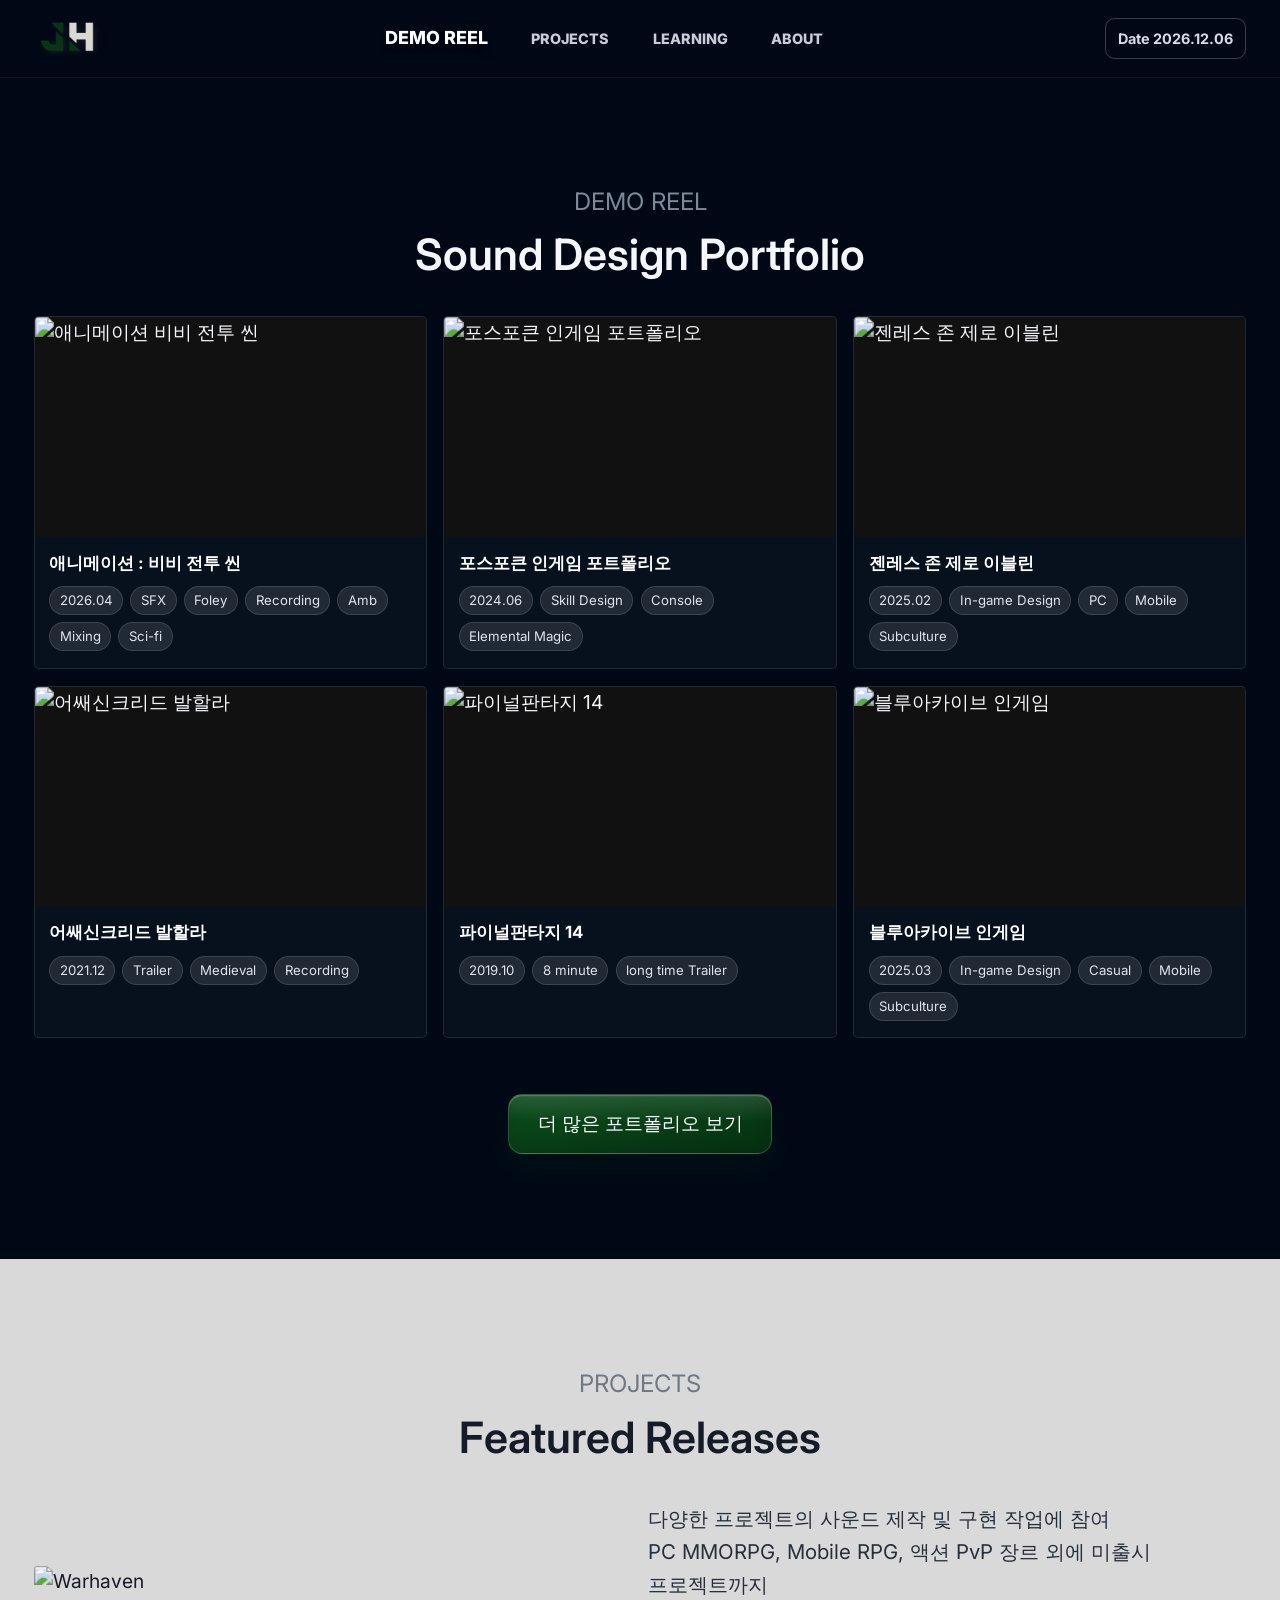
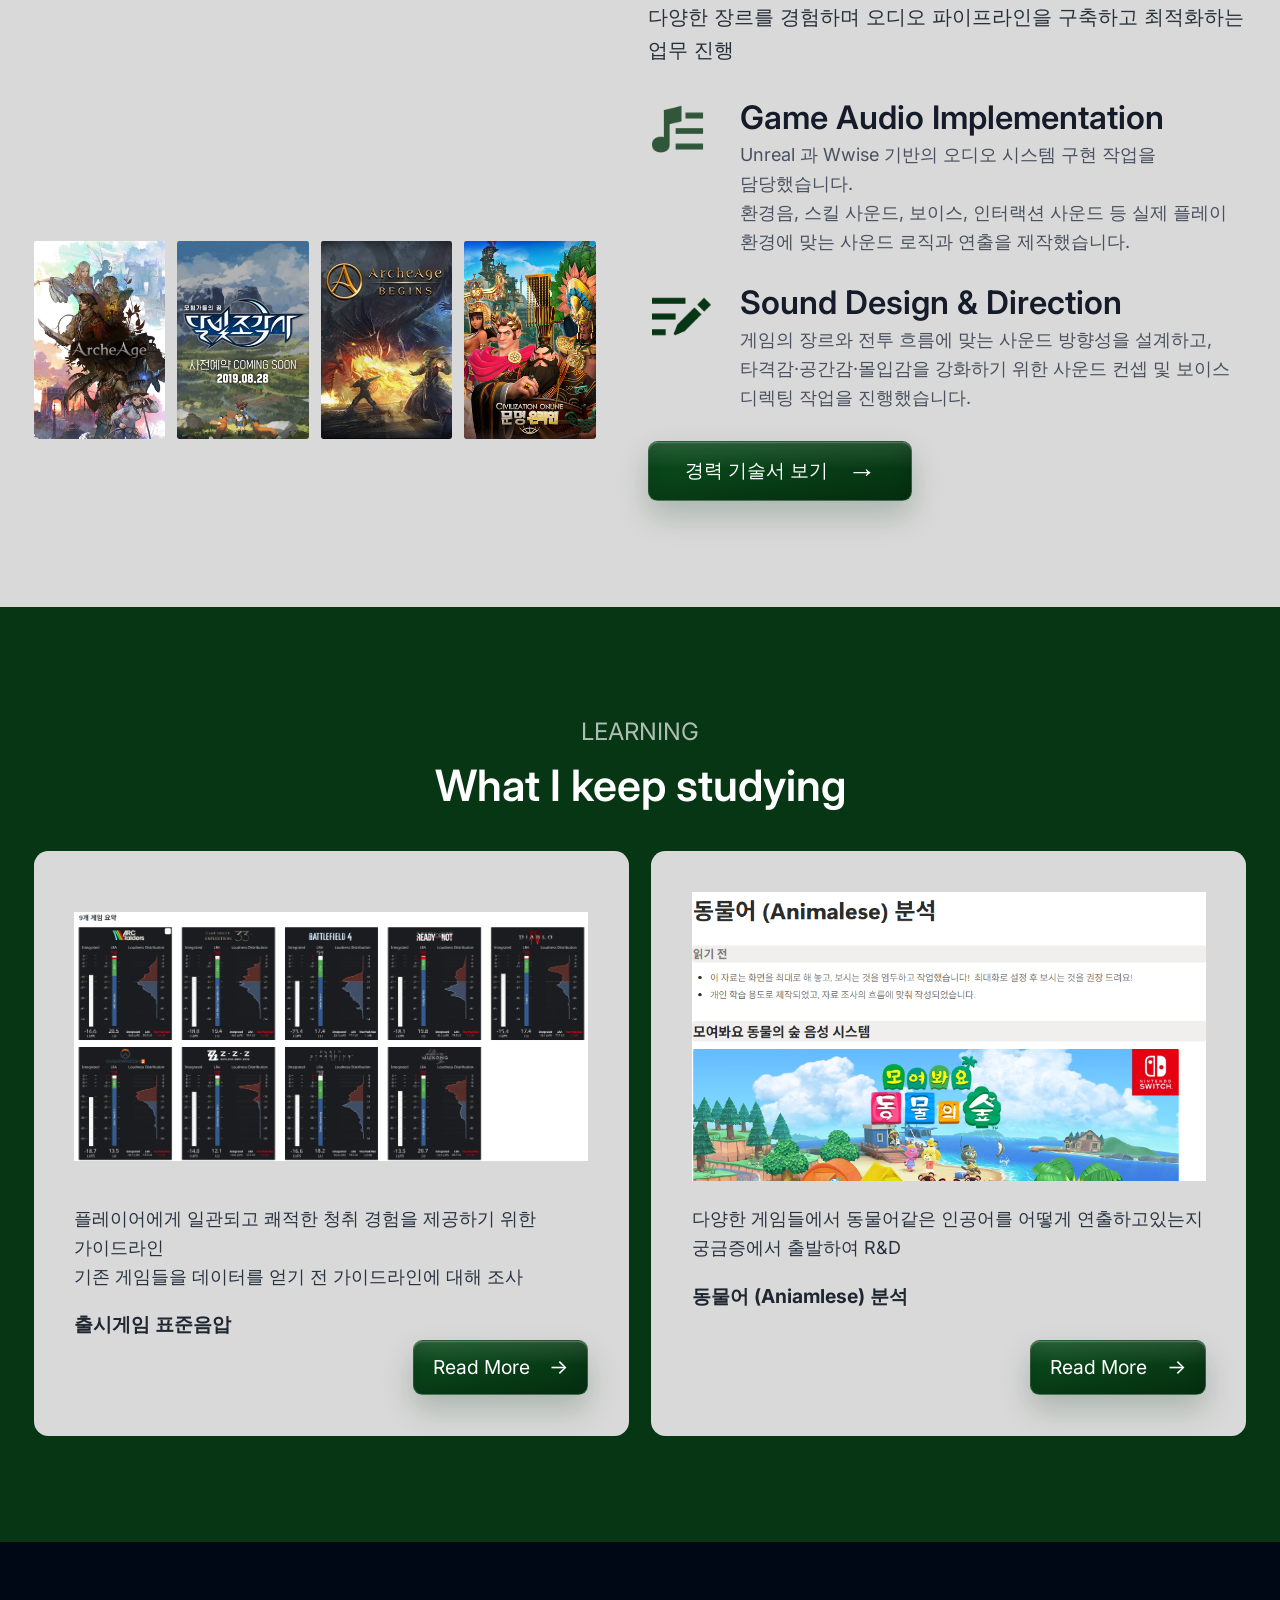
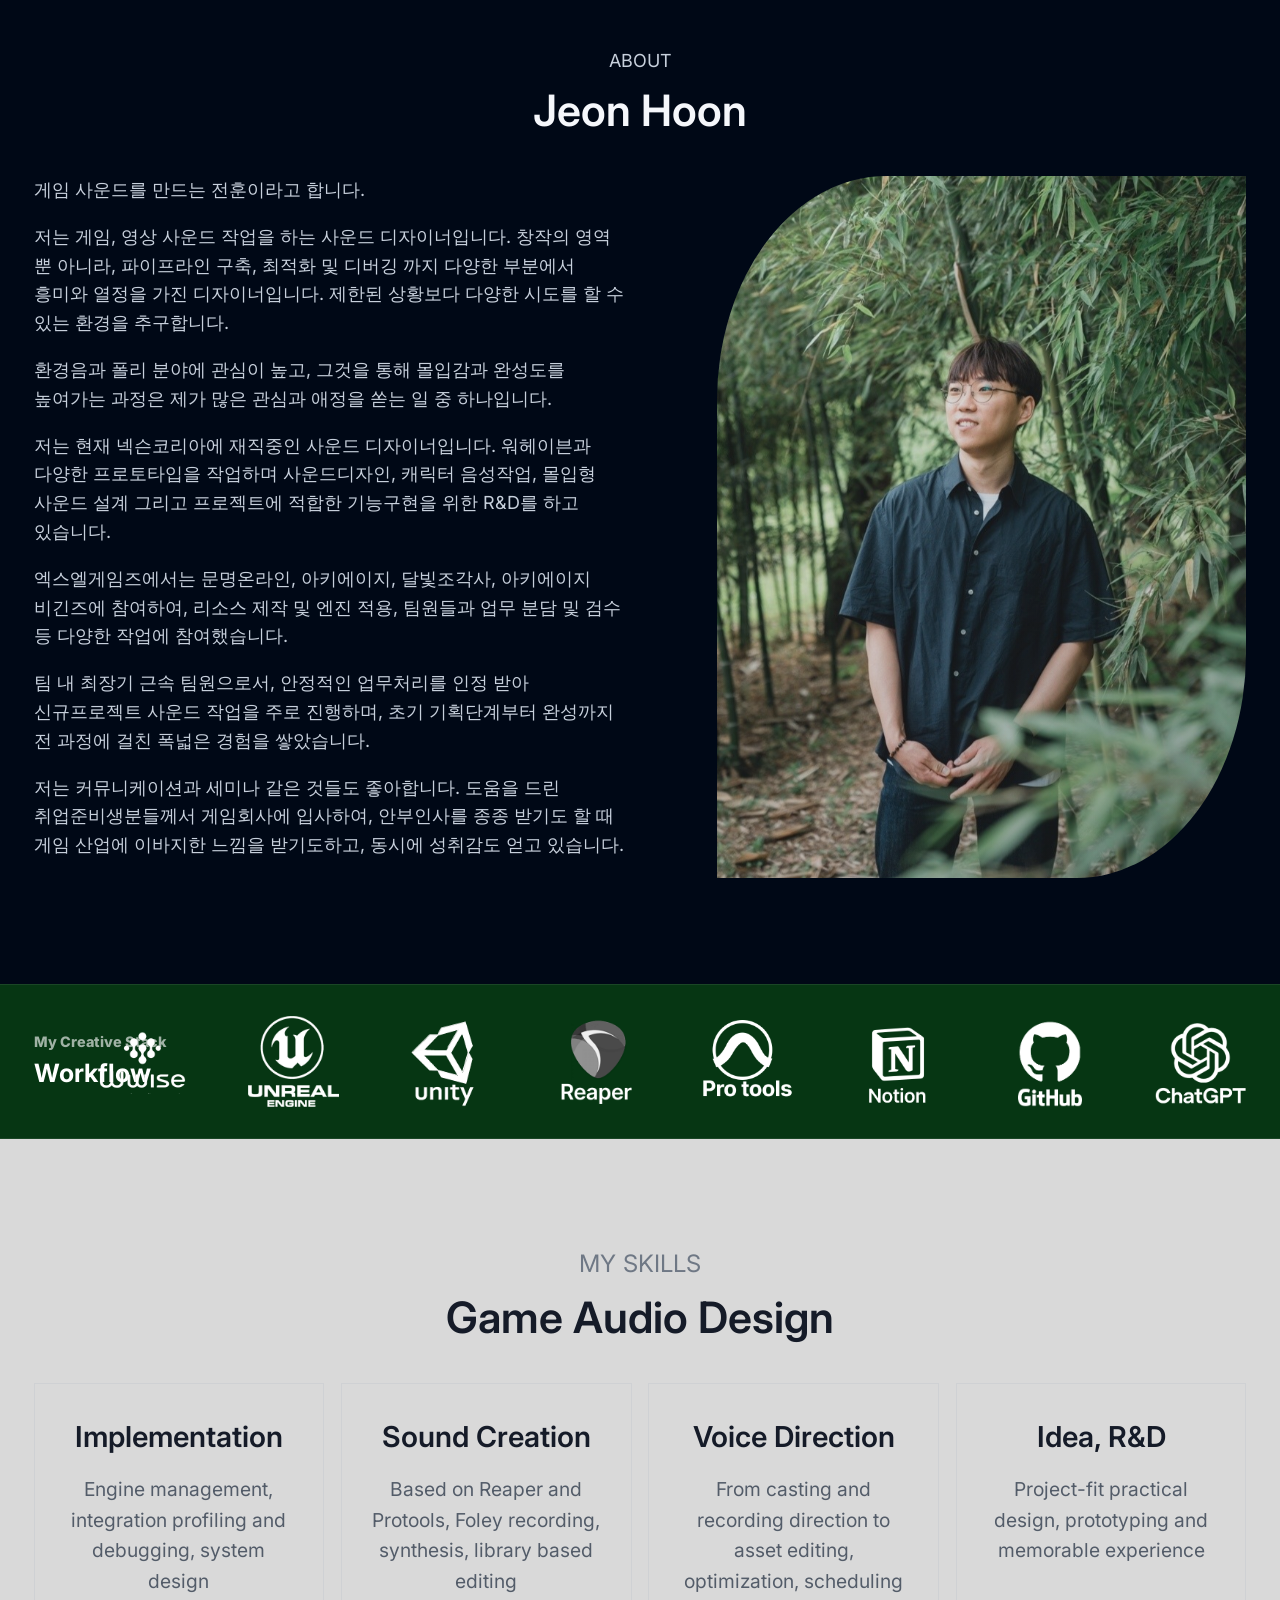
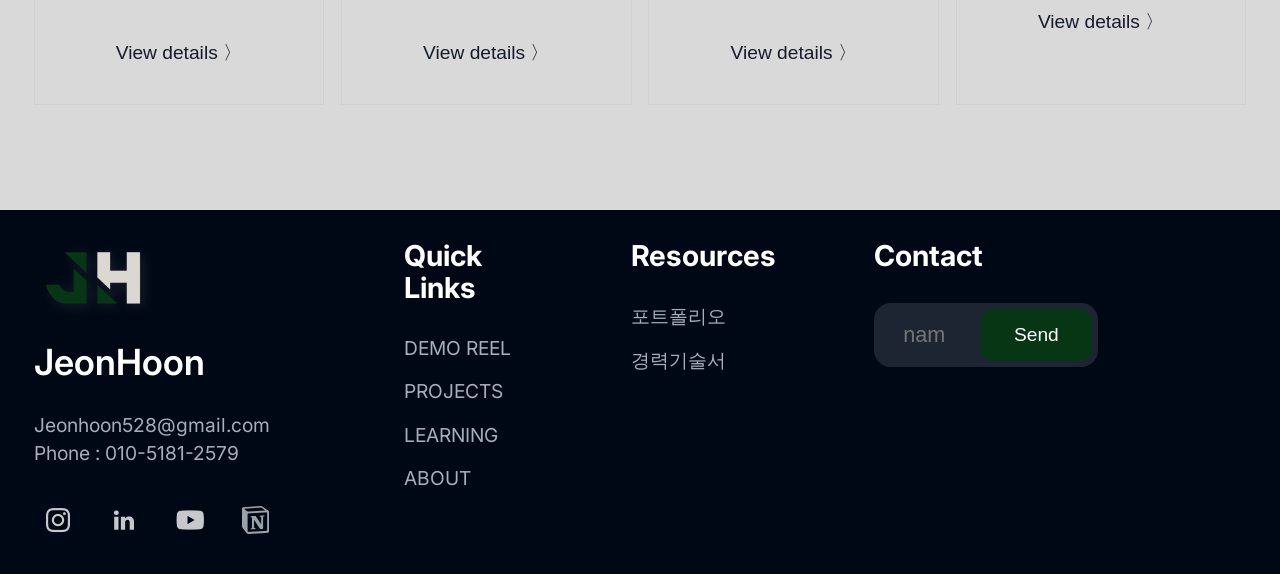
==== commit 7708512a: "Add files via upload" ====
--- a/index.html
+++ b/index.html
@@ -316,12 +316,36 @@
       justify-content: center;
       gap: 16px;
       border-radius: 12px;
-      border: 0;
+      border: 1px solid rgba(255, 255, 255, .14);
       color: #fff;
-      background: var(--green-2);
+      background:
+        linear-gradient(180deg, rgba(255, 255, 255, .13), rgba(255, 255, 255, 0) 46%),
+        linear-gradient(135deg, #0a4a1b, var(--green-2));
+      box-shadow:
+        inset 0 1px 0 rgba(255, 255, 255, .2),
+        inset 0 -10px 18px rgba(0, 0, 0, .18),
+        0 12px 26px rgba(6, 54, 19, .22);
       font-size: 16px;
       font-weight: 400;
       cursor: pointer;
+      transition: transform .2s ease, box-shadow .2s ease, border-color .2s ease;
+    }
+
+    .button:hover,
+    .button:focus-visible {
+      border-color: rgba(255, 255, 255, .24);
+      box-shadow:
+        inset 0 1px 0 rgba(255, 255, 255, .26),
+        inset 0 -10px 18px rgba(0, 0, 0, .14),
+        0 16px 32px rgba(6, 54, 19, .3);
+      transform: translateY(-1px);
+      outline: 0;
+    }
+
+    .career-trigger {
+      height: 50px;
+      min-width: 220px;
+      border-radius: 8px;
     }
 
     .button::after {
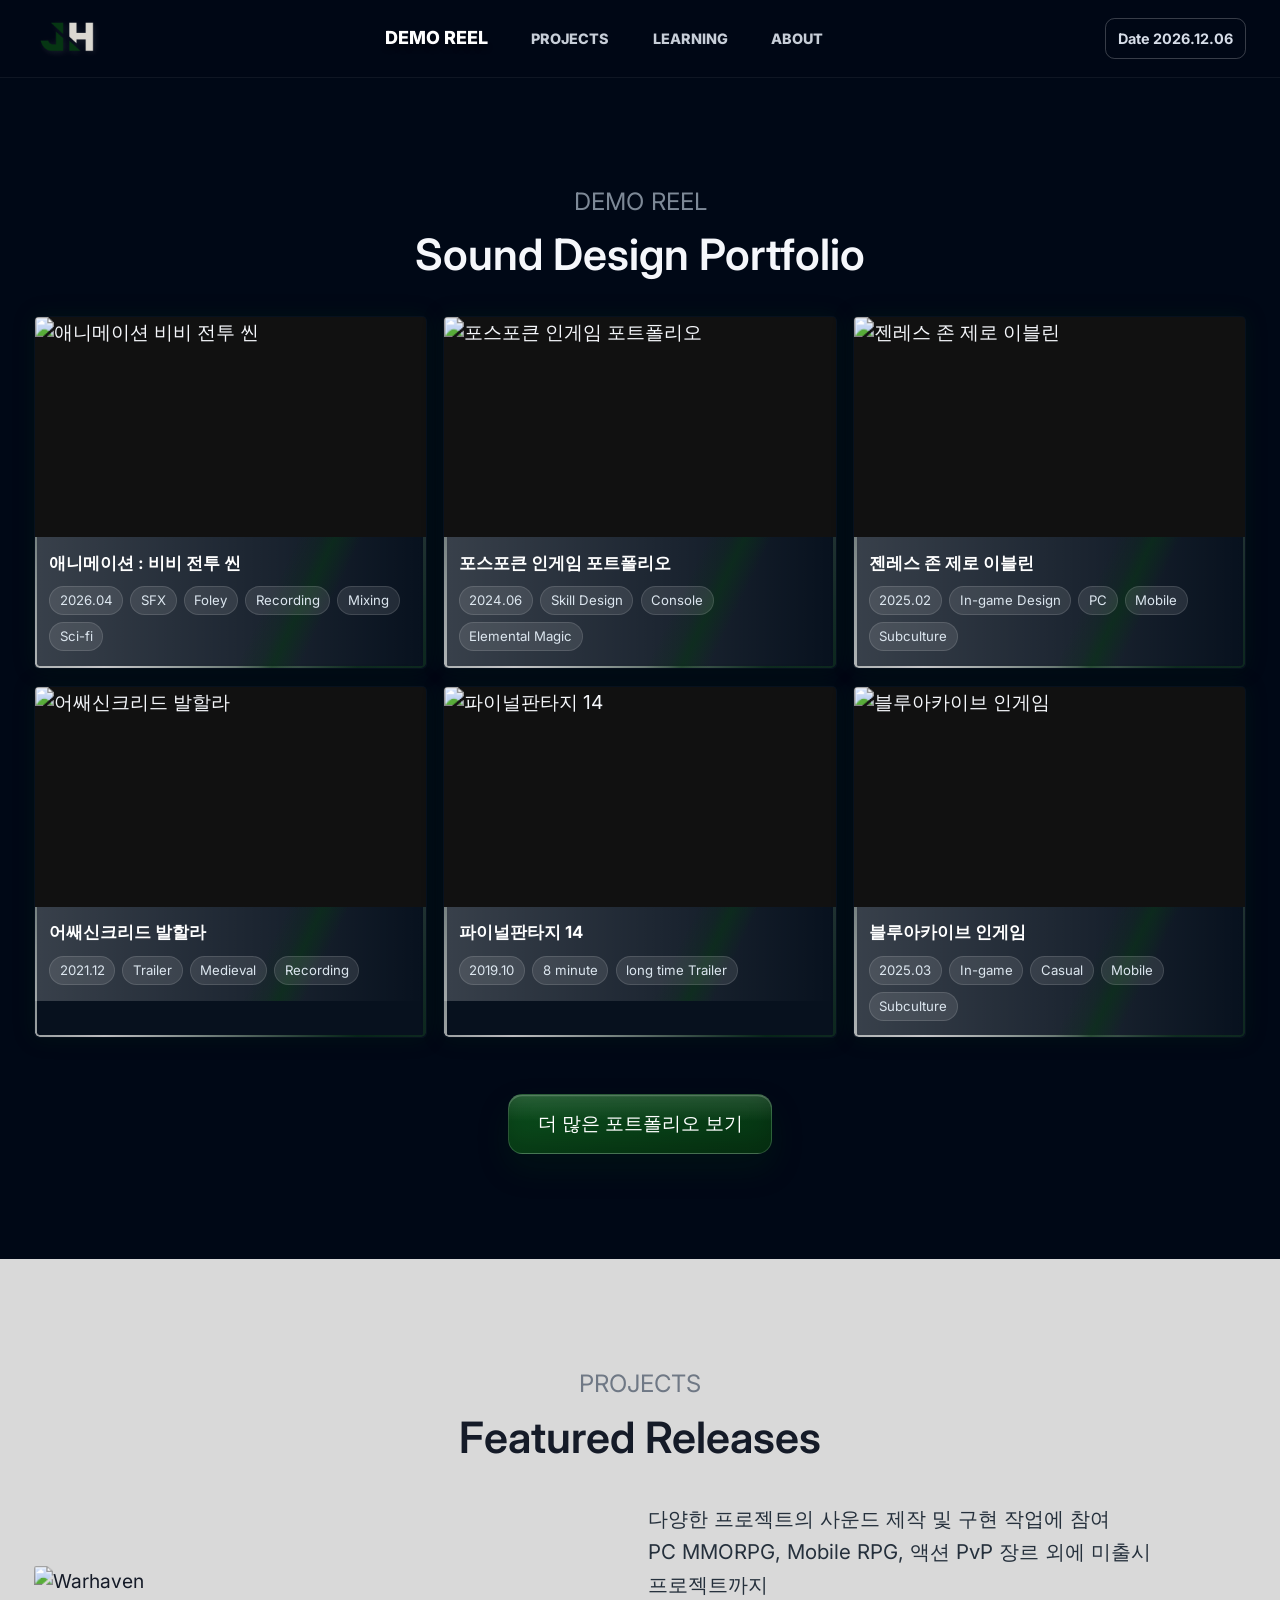
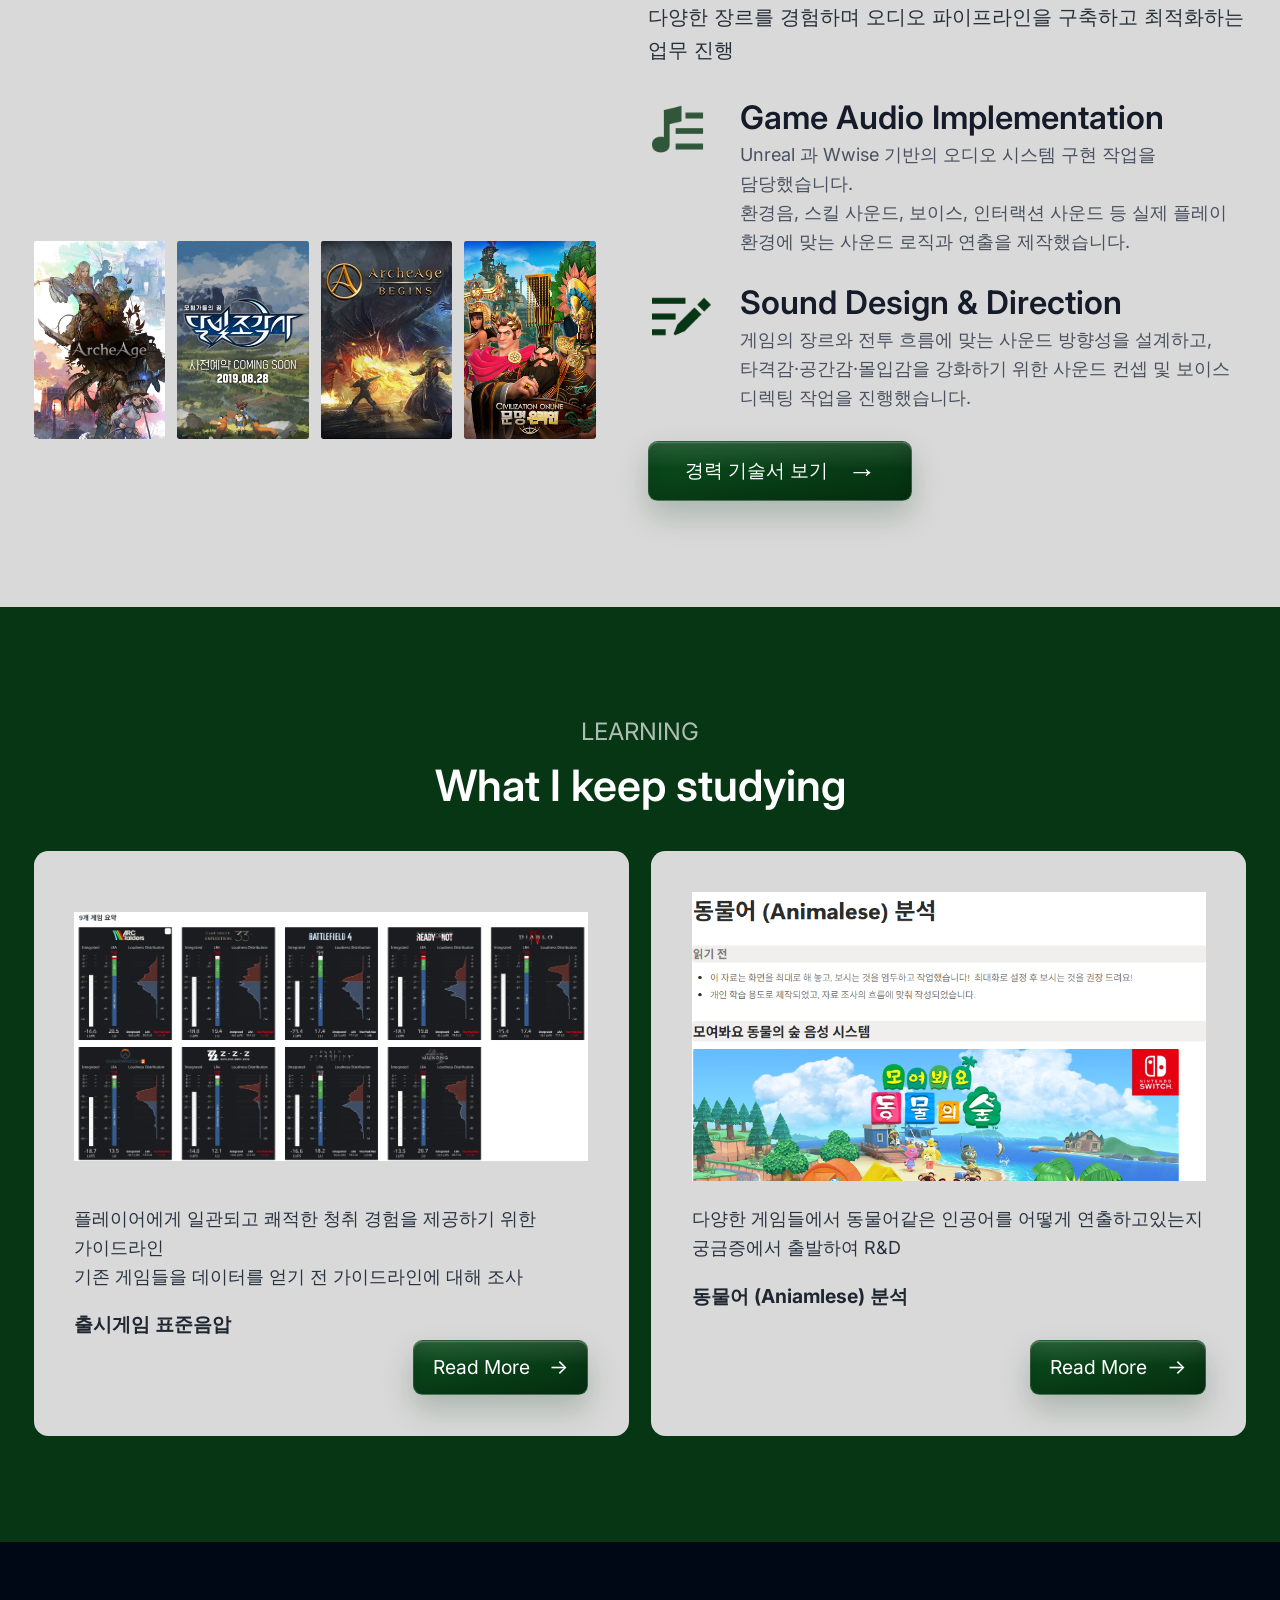
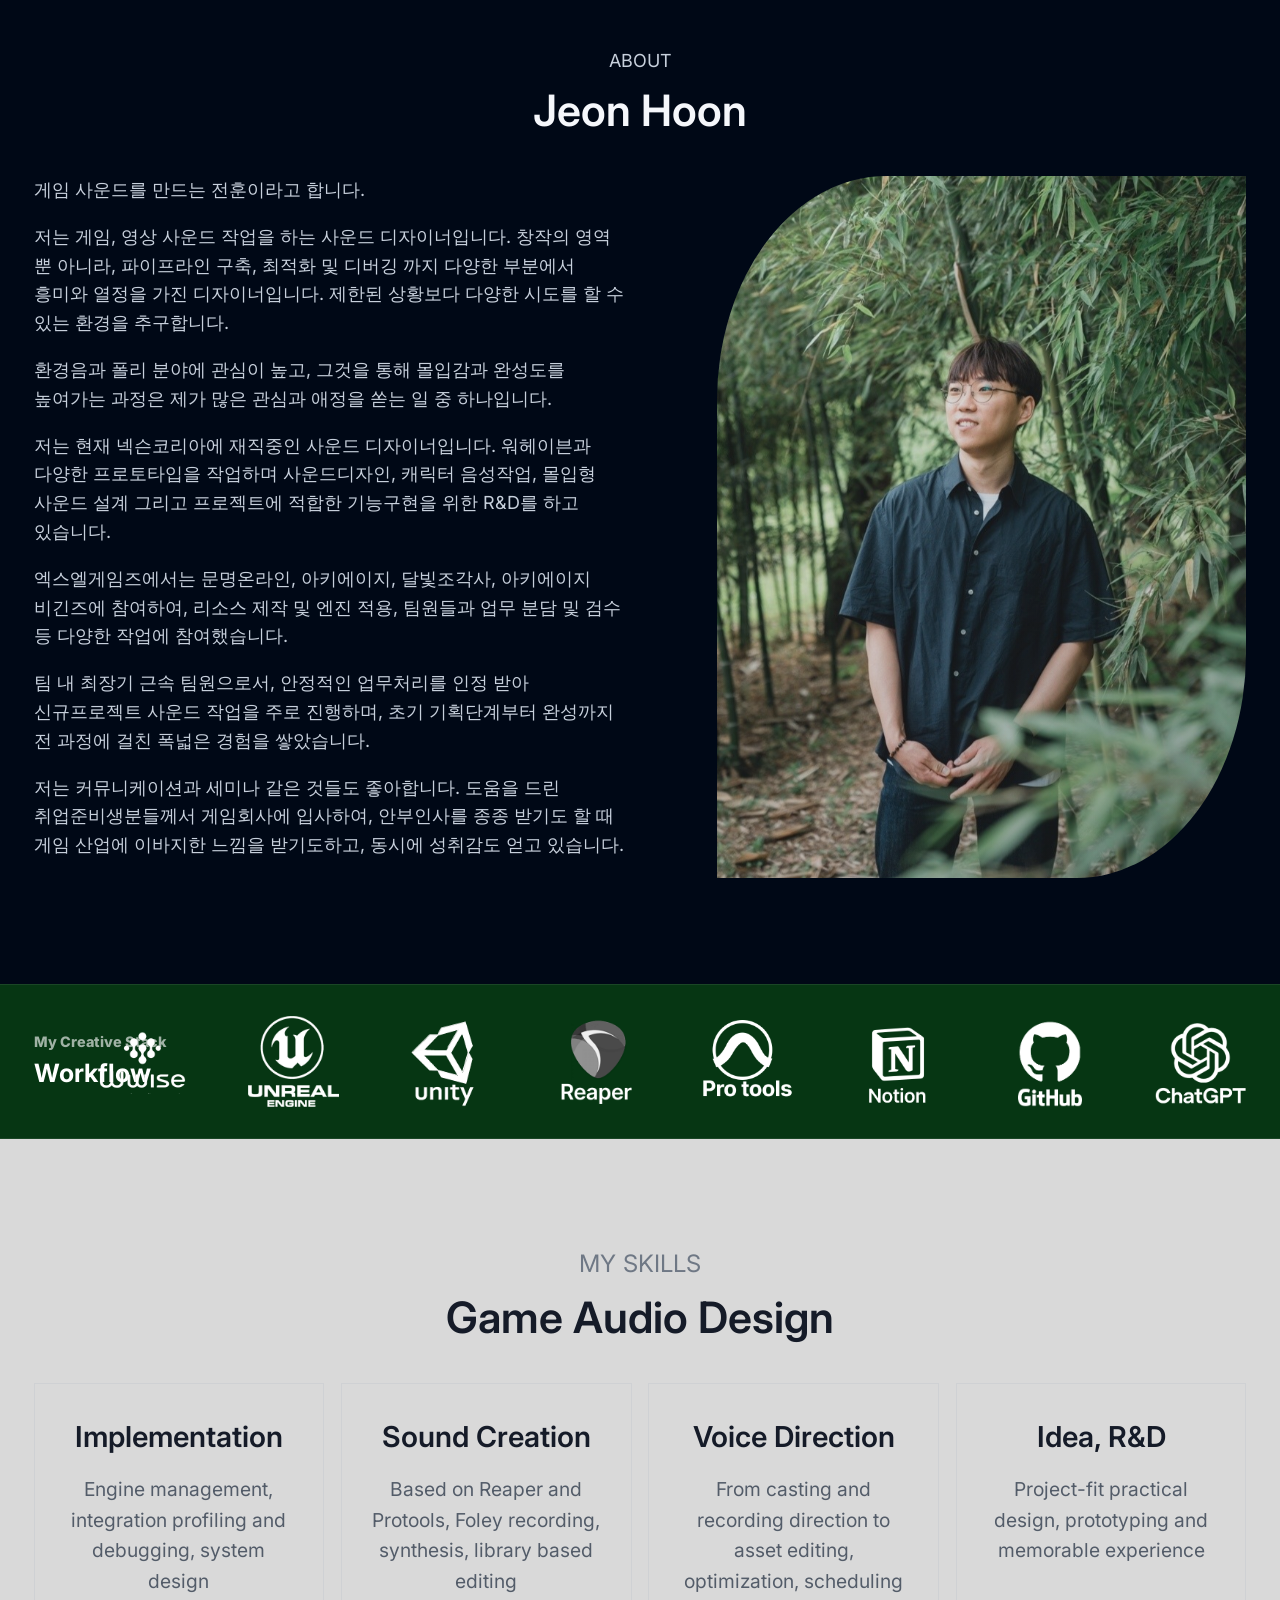
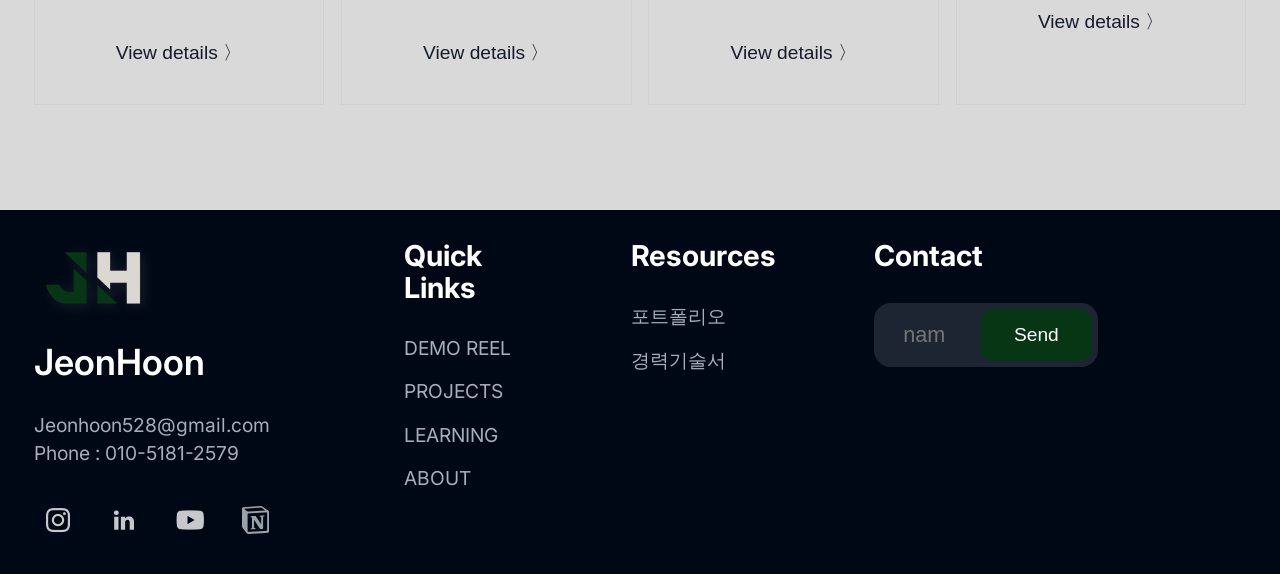
==== commit 6b187f20: "Add files via upload" ====
--- a/index.html
+++ b/index.html
@@ -196,6 +196,7 @@
     .video-card {
       position: relative;
       overflow: hidden;
+      isolation: isolate;
       min-width: 0;
       background: #07111e;
       border: 1px solid rgba(255,255,255,.1);
@@ -204,11 +205,63 @@
       transition: transform .22s ease, border-color .22s ease;
     }
 
+    .video-card > * {
+      position: relative;
+      z-index: 2;
+    }
+
     .video-card:hover,
     .video-card:focus-visible {
       border-color: rgba(255,255,255,.24);
       transform: translateY(-2px);
       outline: 0;
+    }
+
+    .video-card.is-featured {
+      border-color: transparent;
+      box-shadow: 0 0 18px rgba(6, 54, 19, .22);
+    }
+
+    .video-card.is-featured::before {
+      content: "";
+      position: absolute;
+      inset: 0;
+      z-index: 1;
+      padding: 2px;
+      border-radius: inherit;
+      background: conic-gradient(
+        from 0deg,
+        rgba(217, 217, 217, 0),
+        rgba(217, 217, 217, .22),
+        rgba(6, 54, 19, .55),
+        rgba(217, 217, 217, .86),
+        rgba(6, 54, 19, .34),
+        rgba(217, 217, 217, 0)
+      );
+      -webkit-mask: linear-gradient(#000 0 0) content-box, linear-gradient(#000 0 0);
+      -webkit-mask-composite: xor;
+      mask-composite: exclude;
+      pointer-events: none;
+      animation: neonBorderSpin 5.8s linear infinite reverse;
+    }
+
+    .video-card.is-featured .video-meta::after {
+      content: "";
+      position: absolute;
+      inset: 0;
+      z-index: 0;
+      border-bottom-right-radius: inherit;
+      border-bottom-left-radius: inherit;
+      background:
+        linear-gradient(116deg, rgba(6, 54, 19, 0) 0 58%, rgba(6, 54, 19, .2) 63%, rgba(6, 54, 19, .52) 66%, rgba(6, 54, 19, 0) 72%),
+        linear-gradient(90deg, rgba(255,255,255,.2) 0%, rgba(255,255,255,.1) 48%, rgba(255,255,255,0) 100%);
+      pointer-events: none;
+    }
+
+    @keyframes neonBorderSpin {
+      to {
+        transform: rotate(1turn);
+      }
     }
 
     .video-frame {
@@ -253,7 +306,14 @@
     }
 
     .video-meta {
+      position: relative;
+      overflow: hidden;
       padding: 12px 12px 14px;
+    }
+
+    .video-meta > * {
+      position: relative;
+      z-index: 1;
     }
 
     .video-meta strong {
@@ -521,8 +581,7 @@
       border-radius: 32% 0 32% 0;
       background:
         linear-gradient(135deg, rgba(6,16,28,.05), rgba(6,16,28,.3)),
-        url("assets/profile-jeonhoon.png") center top / cover no-repeat,
-        url("project-strip-2.png") center / cover no-repeat;
+        url("assets/profile-jeonhoon.png") center top / cover no-repeat;
       filter: saturate(.85);
     }
 
@@ -858,6 +917,10 @@
       overflow-y: auto;
     }
 
+    .reel-panel > .career-profile-body {
+      display: none;
+    }
+
     .reel-panel-copy h3 {
       margin-bottom: 14px;
       color: #fff;
@@ -1017,9 +1080,141 @@
       margin-bottom: 0;
     }
 
+    .career-profile-body {
+      display: grid;
+      gap: 18px;
+    }
+
+    .career-summary {
+      display: grid;
+      grid-template-columns: repeat(4, minmax(0, 1fr));
+      gap: 12px;
+    }
+
+    .career-stat,
+    .career-card,
+    .career-project,
+    .career-skill,
+    .career-statement {
+      background: #f4f4f4;
+      border: 1px solid #cfd4dc;
+      border-radius: 8px;
+    }
+
+    .career-stat {
+      min-height: 116px;
+      padding: 20px;
+    }
+
+    .career-stat strong {
+      display: block;
+      margin-bottom: 8px;
+      color: var(--green);
+      font-size: 28px;
+      line-height: 1;
+      font-weight: 600;
+    }
+
+    .career-stat span,
+    .career-card p,
+    .career-project p,
+    .career-skill span,
+    .career-statement p {
+      color: #445061;
+      font-size: 16px;
+      word-break: keep-all;
+    }
+
+    .career-section-title {
+      display: grid;
+      grid-template-columns: minmax(0, .66fr) minmax(260px, .34fr);
+      gap: 24px;
+      align-items: end;
+      margin-top: 12px;
+    }
+
+    .career-section-title h3 {
+      margin: 0;
+      color: #0d1623;
+      font-size: 28px;
+      line-height: 1.25;
+      font-weight: 600;
+    }
+
+    .career-section-title p {
+      margin: 0;
+      color: #5b6673;
+      font-size: 15px;
+      word-break: keep-all;
+    }
+
+    .career-grid-3,
+    .career-project-grid,
+    .career-skill-grid {
+      display: grid;
+      gap: 14px;
+    }
+
+    .career-grid-3 {
+      grid-template-columns: repeat(3, minmax(0, 1fr));
+    }
+
+    .career-project-grid,
+    .career-skill-grid {
+      grid-template-columns: repeat(4, minmax(0, 1fr));
+    }
+
+    .career-card,
+    .career-project,
+    .career-skill,
+    .career-statement {
+      padding: 22px;
+    }
+
+    .career-card h4,
+    .career-project h4,
+    .career-skill b {
+      display: block;
+      margin: 0 0 10px;
+      color: #0d1623;
+      font-size: 18px;
+      line-height: 1.35;
+      font-weight: 600;
+    }
+
+    .career-card p,
+    .career-project p,
+    .career-statement p {
+      margin: 0;
+    }
+
+    .career-project-tags {
+      display: flex;
+      flex-wrap: wrap;
+      gap: 6px;
+      margin-top: 14px;
+    }
+
+    .career-project-tags span {
+      display: inline-flex;
+      align-items: center;
+      min-height: 24px;
+      padding: 0 8px;
+      color: var(--green);
+      background: rgba(6,54,19,.08);
+      border: 1px solid rgba(6,54,19,.18);
+      border-radius: 999px;
+      font-size: 11px;
+      font-weight: 400;
+    }
+
     .career-timeline {
       display: grid;
       gap: 16px;
+    }
+
+    .career-timeline > .career-entry:nth-child(n+5) {
+      display: none;
     }
 
     .career-entry {
@@ -1140,6 +1335,14 @@
       .career-entry {
         grid-template-columns: 1fr;
         gap: 18px;
+      }
+
+      .career-summary,
+      .career-grid-3,
+      .career-project-grid,
+      .career-skill-grid,
+      .career-section-title {
+        grid-template-columns: 1fr;
       }
     }
   </style>
@@ -1171,6 +1374,82 @@
           <p id="reel-panel-description"></p>
           <button class="reel-escape-button" type="button">ESC 눌러 닫기</button>
         </div>
+        <div class="career-profile-body">
+          <div class="career-section-title">
+            <h3>주요 프로젝트 기여</h3>
+            <p>제작만으로 끝내지 않고, 엔진 적용과 협업 문서화, 이슈 대응까지 이어지는 실무형 사운드 디자인을 수행했습니다.</p>
+          </div>
+
+          <div class="career-project-grid">
+            <article class="career-project">
+              <h4>워헤이븐</h4>
+              <p>중세 근접 전투의 몰입감을 높이기 위해 Foley, 타격 시스템, 공간감 표현, 보이스 디렉팅에 참여했습니다.</p>
+              <div class="career-project-tags">
+                <span>Unreal Engine 4</span>
+                <span>Wwise</span>
+                <span>Foley</span>
+                <span>Combat SFX</span>
+              </div>
+            </article>
+            <article class="career-project">
+              <h4>신규 프로토타입</h4>
+              <p>신규 타이틀 검토 과정에서 리소스 제작, 엔진 적용, 사운드 연출 실험, 시스템 R&amp;D를 진행했습니다.</p>
+              <div class="career-project-tags">
+                <span>Prototype</span>
+                <span>R&amp;D</span>
+                <span>Sound System</span>
+              </div>
+            </article>
+            <article class="career-project">
+              <h4>문명 온라인 · 아키에이지 · 달빛조각사</h4>
+              <p>프로젝트별 엔진과 개발 스타일에 맞춰 사운드 적용, 버그 처리, 업무 분담, 검수를 수행했습니다.</p>
+              <div class="career-project-tags">
+                <span>FMOD</span>
+                <span>Unity</span>
+                <span>CryEngine</span>
+                <span>Live Issue</span>
+              </div>
+            </article>
+            <article class="career-project">
+              <h4>아키에이지2</h4>
+              <p>극초기 기획 단계에서 오디오 시스템 프로세스와 사운드 리소스 관리 방향을 설계했습니다.</p>
+              <div class="career-project-tags">
+                <span>Pre-production</span>
+                <span>Pipeline</span>
+                <span>Resource Management</span>
+              </div>
+            </article>
+          </div>
+
+          <div class="career-section-title">
+            <h3>실무 역량</h3>
+            <p>사운드 제작 능력과 구현 환경 이해, 협업 툴 운용 경험을 함께 갖추고 있습니다.</p>
+          </div>
+
+          <div class="career-skill-grid">
+            <div class="career-skill">
+              <b>Audio Middleware</b>
+              <span>Wwise, FMOD 기반 이벤트 구성, 적용, 믹싱, 프로파일링</span>
+            </div>
+            <div class="career-skill">
+              <b>Game Engine</b>
+              <span>Unreal Engine, Unity, CryEngine 환경에서 리소스 적용과 이슈 대응</span>
+            </div>
+            <div class="career-skill">
+              <b>Sound Design</b>
+              <span>Foley, Ambience, SFX, Monster Voice, Dialogue, Combat Feedback</span>
+            </div>
+            <div class="career-skill">
+              <b>Collaboration</b>
+              <span>Git, SVN, Plastic SCM, Perforce, Jira, Confluence 기반 협업</span>
+            </div>
+          </div>
+
+          <div class="career-statement">
+            <h3>앞으로의 방향</h3>
+            <p>단순히 사운드를 만드는 디자이너를 넘어, 직관적인 재미를 만들어내는 사운드 연출자로 일하고자 합니다. 사운드만 들어도 어떤 게임인지 떠올릴 수 있는 브랜드 사운드를 팀과 함께 만들고, 유저의 기억에 남는 경험으로 남기는 것이 목표입니다.</p>
+          </div>
+        </div>
       </div>
     </section>
 
@@ -1241,7 +1520,115 @@
           <p class="section-kicker">Career Profile</p>
           <h2>경력 기술서</h2>
         </div>
+        <div class="career-profile-body">
+          <div class="career-summary">
+            <div class="career-stat">
+              <strong>10년차</strong>
+              <span>게임 및 영상 사운드 기반의 실무 경험</span>
+            </div>
+            <div class="career-stat">
+              <strong>9+</strong>
+              <span>상용 및 프로토타입 프로젝트 참여</span>
+            </div>
+            <div class="career-stat">
+              <strong>Wwise</strong>
+              <span>Unreal, Unity, FMOD, CryEngine 환경 경험</span>
+            </div>
+            <div class="career-stat">
+              <strong>Foley</strong>
+              <span>환경음, 타격감, 보이스, 구현까지 연결</span>
+            </div>
+          </div>
+
+          <div class="career-section-title">
+            <h3>사운드로 플레이 감각과 세계관을 연결합니다.</h3>
+            <p>강점은 Foley와 Ambience의 디테일, 타격 시스템의 피드백 설계, 그리고 팀과의 협업 속에서 품질을 안정적으로 끌어올리는 실행력입니다.</p>
+          </div>
+
+          <div class="career-grid-3">
+            <article class="career-card">
+              <h4>Gameplay Feedback</h4>
+              <p>중세 근접 전투, 타격, 이동, 인터랙션 등 플레이어가 즉시 체감하는 사운드 피드백을 제작하고 시스템에 맞게 적용했습니다.</p>
+            </article>
+            <article class="career-card">
+              <h4>World & Narrative</h4>
+              <p>공간의 분위기와 감정을 전달하는 Ambience, Foley, Monster Voice, Dialogue를 통해 장면의 설득력을 높였습니다.</p>
+            </article>
+            <article class="career-card">
+              <h4>Implementation & Collaboration</h4>
+              <p>Wwise, FMOD, Unity, Unreal, CryEngine 환경에서 사운드 적용, 버그 처리, 리소스 관리, 프로파일링을 수행했습니다.</p>
+            </article>
+          </div>
+
+          <div class="career-section-title">
+            <h3>경력 타임라인</h3>
+            <p>회사와 프로젝트 환경이 달라져도 빠르게 적응하며, 초기 기획부터 라이브 대응까지 사운드 파이프라인 전반을 경험했습니다.</p>
+          </div>
+        </div>
+
         <div class="career-timeline">
+          <article class="career-entry">
+            <div class="career-meta">
+              <strong>2022.01 - 재직 중</strong>
+              <span>넥슨 코리아</span>
+            </div>
+            <div>
+              <h3>신규 타이틀 및 프로토타입 사운드 제작/구현</h3>
+              <p>워헤이븐과 신규 프로젝트에서 전투, 공간감, 보이스, 시스템 사운드 작업을 담당했습니다.</p>
+              <ul>
+                <li>언리얼 엔진 4와 Wwise 기반의 복잡한 타격 시스템, 동적 믹싱, 실시간 프로파일링 참여</li>
+                <li>Ambience, SFX, Foley를 종합 설계해 게임의 몰입감과 공간감을 강화</li>
+                <li>성우 캐스팅, 톤 디렉팅, 계약 등 보이스 디렉팅 업무 참여</li>
+                <li>괴력난신 프로젝트에서 신규 사운드 기능을 위한 시스템 개발 R&amp;D 수행</li>
+                <li>Anima Robota 프로젝트에서 AI 활용 사운드 워크플로우와 Synth 기반 로봇 레트로 사운드 연구</li>
+              </ul>
+            </div>
+          </article>
+          <article class="career-entry">
+            <div class="career-meta">
+              <strong>2017.04 - 2022.01</strong>
+              <span>엑스엘 게임즈</span>
+            </div>
+            <div>
+              <h3>다중 프로젝트 사운드 디자인 및 엔진 적용</h3>
+              <p>문명 온라인, 아키에이지, 아키에이지 비긴즈, 달빛조각사, 아키에이지2 등에서 프로젝트별 개발 방식에 맞춰 실무를 수행했습니다.</p>
+              <ul>
+                <li>FMOD, Unity, CryEngine, Unreal Engine 환경에서 사운드 적용과 버그 이슈 처리</li>
+                <li>신규 프로젝트 사운드 작업을 주로 전담하며 초기 기획부터 완성 단계까지 경험</li>
+                <li>아키에이지2 극초기 기획 단계에서 오디오 시스템 프로세스와 사운드 리소스 관리 설계</li>
+                <li>사운드팀 내 장기 근속 구성원으로 업무 분담, 검수, 일정 대응을 안정적으로 수행</li>
+              </ul>
+            </div>
+          </article>
+          <article class="career-entry">
+            <div class="career-meta">
+              <strong>2015.06 - 2015.08</strong>
+              <span>라이브톤</span>
+            </div>
+            <div>
+              <h3>영화 음향 후반작업</h3>
+              <p>ADR, Dialogue, Foley 등 영상 음향 후반작업 공정을 경험하며 게임 사운드에 응용 가능한 녹음과 편집 감각을 축적했습니다.</p>
+              <ul>
+                <li>영화 사도, 탐정: 더 비기닝 등 후반작업 참여</li>
+                <li>대사 톤 정리, 밸런싱, Foley 리소스 녹음 공정 학습</li>
+                <li>Monster Voice와 Foley 제작에 연결되는 실무적 기반 확보</li>
+              </ul>
+            </div>
+          </article>
+          <article class="career-entry">
+            <div class="career-meta">
+              <strong>2014.08 - 2015.04</strong>
+              <span>예음녹음실</span>
+            </div>
+            <div>
+              <h3>레코딩 어시스턴트</h3>
+              <p>다양한 세션 녹음 현장에서 안정적인 레코딩을 위한 기본기를 다졌습니다.</p>
+              <ul>
+                <li>24인 밴드, 뮤지컬, 재즈, 국악 등 세션 녹음 보조</li>
+                <li>마이크 셋업과 녹음 보조 엔지니어 역할 수행</li>
+              </ul>
+            </div>
+          </article>
           <article class="career-entry">
             <div class="career-meta">
               <strong>2022.01 - 재직 중</strong>
@@ -1336,6 +1723,82 @@
               </ul>
             </div>
           </article>
+        </div>
+        <div class="career-profile-body">
+          <div class="career-section-title">
+            <h3>주요 프로젝트 기여</h3>
+            <p>제작만으로 끝내지 않고, 엔진 적용과 협업 문서화, 이슈 대응까지 이어지는 실무형 사운드 디자인을 수행했습니다.</p>
+          </div>
+
+          <div class="career-project-grid">
+            <article class="career-project">
+              <h4>워헤이븐</h4>
+              <p>중세 근접 전투의 몰입감을 높이기 위해 Foley, 타격 시스템, 공간감 표현, 보이스 디렉팅에 참여했습니다.</p>
+              <div class="career-project-tags">
+                <span>Unreal Engine 4</span>
+                <span>Wwise</span>
+                <span>Foley</span>
+                <span>Combat SFX</span>
+              </div>
+            </article>
+            <article class="career-project">
+              <h4>신규 프로토타입</h4>
+              <p>신규 타이틀 검토 과정에서 리소스 제작, 엔진 적용, 사운드 연출 실험, 시스템 R&amp;D를 진행했습니다.</p>
+              <div class="career-project-tags">
+                <span>Prototype</span>
+                <span>R&amp;D</span>
+                <span>Sound System</span>
+              </div>
+            </article>
+            <article class="career-project">
+              <h4>문명 온라인 · 아키에이지 · 달빛조각사</h4>
+              <p>프로젝트별 엔진과 개발 스타일에 맞춰 사운드 적용, 버그 처리, 업무 분담, 검수를 수행했습니다.</p>
+              <div class="career-project-tags">
+                <span>FMOD</span>
+                <span>Unity</span>
+                <span>CryEngine</span>
+                <span>Live Issue</span>
+              </div>
+            </article>
+            <article class="career-project">
+              <h4>아키에이지2</h4>
+              <p>극초기 기획 단계에서 오디오 시스템 프로세스와 사운드 리소스 관리 방향을 설계했습니다.</p>
+              <div class="career-project-tags">
+                <span>Pre-production</span>
+                <span>Pipeline</span>
+                <span>Resource Management</span>
+              </div>
+            </article>
+          </div>
+
+          <div class="career-section-title">
+            <h3>실무 역량</h3>
+            <p>사운드 제작 능력과 구현 환경 이해, 협업 툴 운용 경험을 함께 갖추고 있습니다.</p>
+          </div>
+
+          <div class="career-skill-grid">
+            <div class="career-skill">
+              <b>Audio Middleware</b>
+              <span>Wwise, FMOD 기반 이벤트 구성, 적용, 믹싱, 프로파일링</span>
+            </div>
+            <div class="career-skill">
+              <b>Game Engine</b>
+              <span>Unreal Engine, Unity, CryEngine 환경에서 리소스 적용과 이슈 대응</span>
+            </div>
+            <div class="career-skill">
+              <b>Sound Design</b>
+              <span>Foley, Ambience, SFX, Monster Voice, Dialogue, Combat Feedback</span>
+            </div>
+            <div class="career-skill">
+              <b>Collaboration</b>
+              <span>Git, SVN, Plastic SCM, Perforce, Jira, Confluence 기반 협업</span>
+            </div>
+          </div>
+
+          <div class="career-statement">
+            <h3>앞으로의 방향</h3>
+            <p>단순히 사운드를 만드는 디자이너를 넘어, 직관적인 재미를 만들어내는 사운드 연출자로 일하고자 합니다. 사운드만 들어도 어떤 게임인지 떠올릴 수 있는 브랜드 사운드를 팀과 함께 만들고, 유저의 기억에 남는 경험으로 남기는 것이 목표입니다.</p>
+          </div>
         </div>
       </div>
     </section>
@@ -1634,7 +2097,7 @@
     const demoCardData = {
       F3lNKCKbV18: {
         title: "애니메이션 : 비비 전투 씬",
-        tags: ["2026.04", "SFX", "Foley", "Recording", "Amb", "Mixing", "Sci-fi"],
+        tags: ["2026.04", "SFX", "Foley", "Recording", "Mixing", "Sci-fi"],
         description: "- 비비(여캐), 안토니오(남캐)의 움직임관련 폴리 사운드 폴리레코딩(라이브러리와 섞어 사용)\n- 공상과학(Sci-fi)장르에 맞춰 사운드 컨셉 디자인"
       },
       q8ia_bmtQbk: {
@@ -1659,12 +2122,29 @@
       },
       vhVLFamdRqc: {
         title: "블루아카이브 인게임",
-        tags: ["2025.03", "In-game Design", "Casual", "Mobile", "Subculture"],
+        tags: ["2025.03", "In-game", "Casual", "Mobile", "Subculture"],
         description: "- 캐쥬얼, 서브컬쳐 장르 컨셉에 맞춰 디자인\n- Synth를 활용하여 스킬연출의 디자인 작업 진행\n- 피아식별을 사운드디자인 단계에서 음색(EQ) 분리로 게임의 인지적 명료도에 신경 씀\n- 서브컬쳐 특성상 CV가 들어갈 여력을 생각하여, 담백하게 표현하기 위해 노력"
       }
     };
 
+    const featuredVideoIds = new Set([
+      "MDBNyhRma7M",
+      "MRmu8VdbMWo",
+      "UxaEcneKJis",
+      "ouDMPZsXMMk",
+      "q8ia_bmtQbk",
+      "UOyXOPzXLCk",
+      "F3lNKCKbV18",
+      "vhVLFamdRqc",
+      "UYjxlb0pB0E",
+      "7-c8XV8SvRo",
+      "ifJN6Ghp5Pw",
+      "4j5Bgcllyqs"
+    ]);
+
     document.querySelectorAll("#demo > .wrap > .reel-grid:not(.legacy-portfolio) .video-card[data-video]").forEach((card) => {
+      card.classList.toggle("is-featured", featuredVideoIds.has(card.dataset.video));
+
       const data = demoCardData[card.dataset.video];
       if (!data) return;
 
